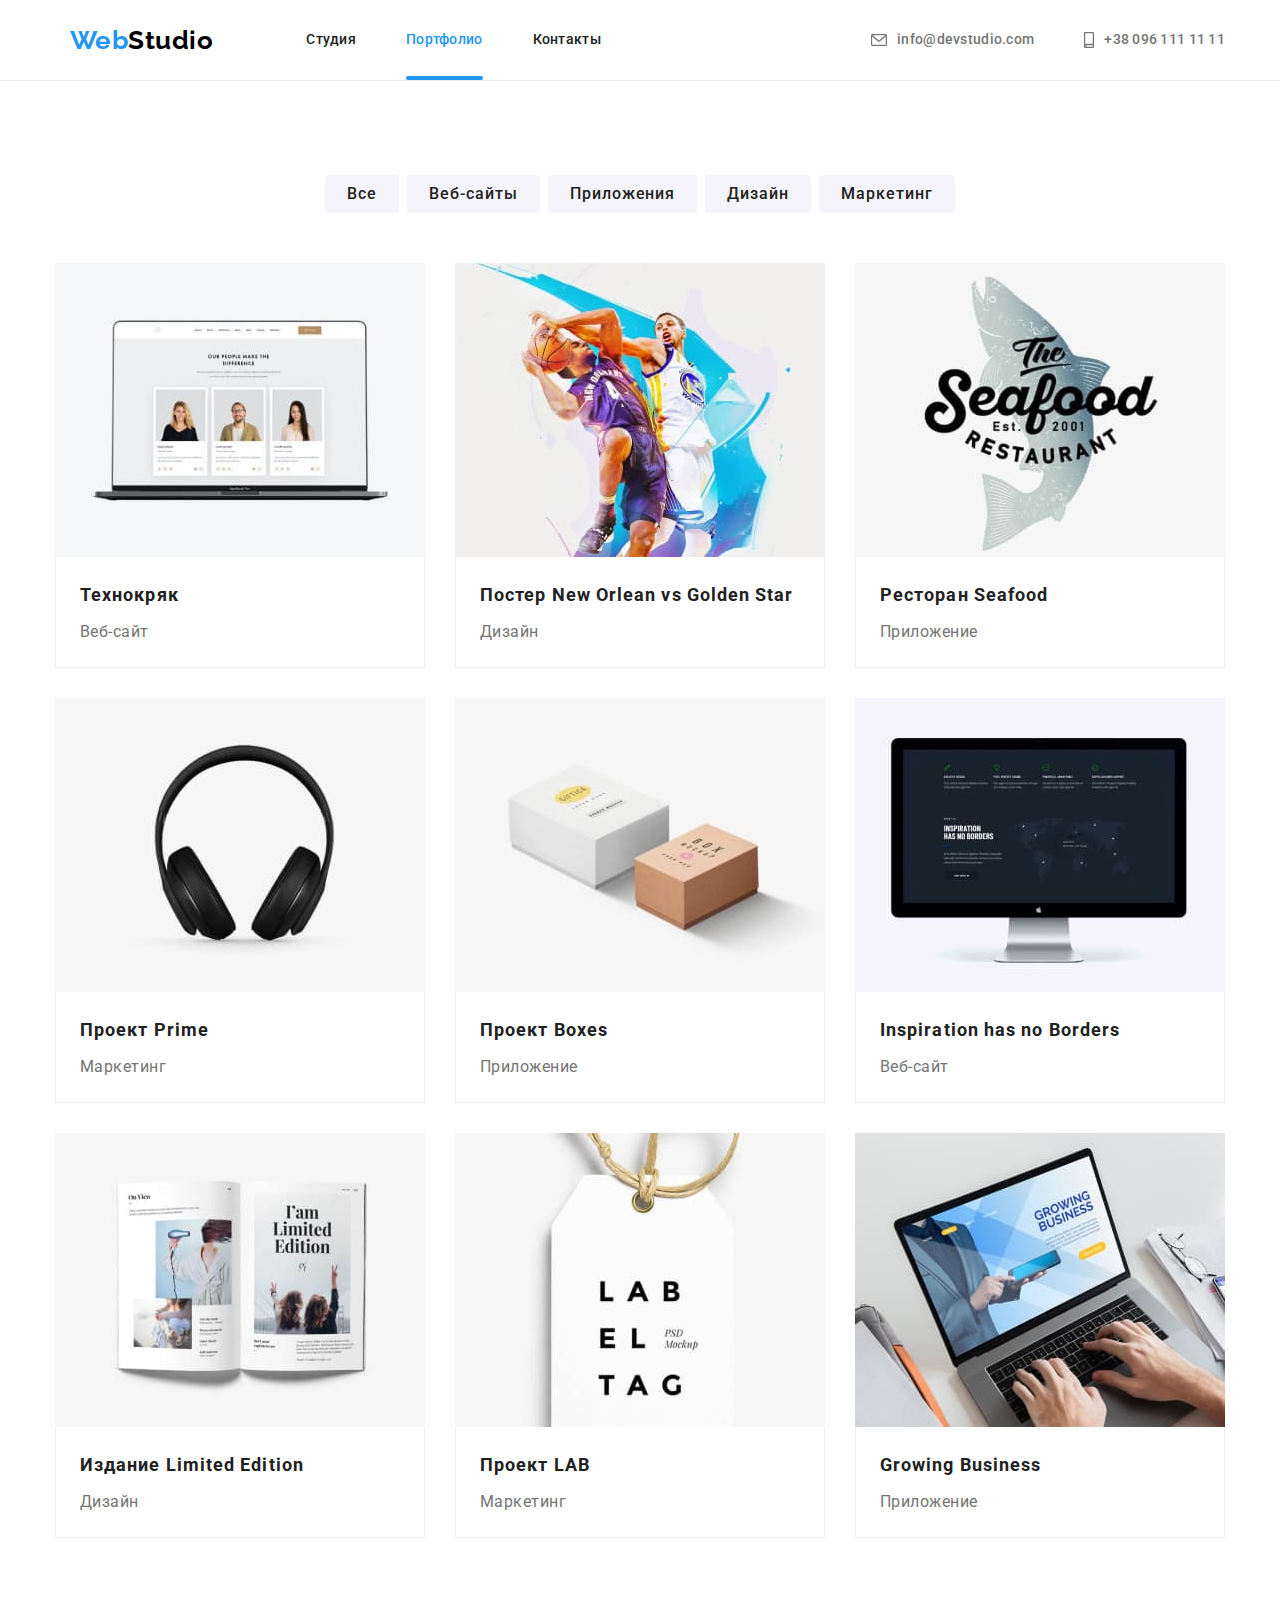
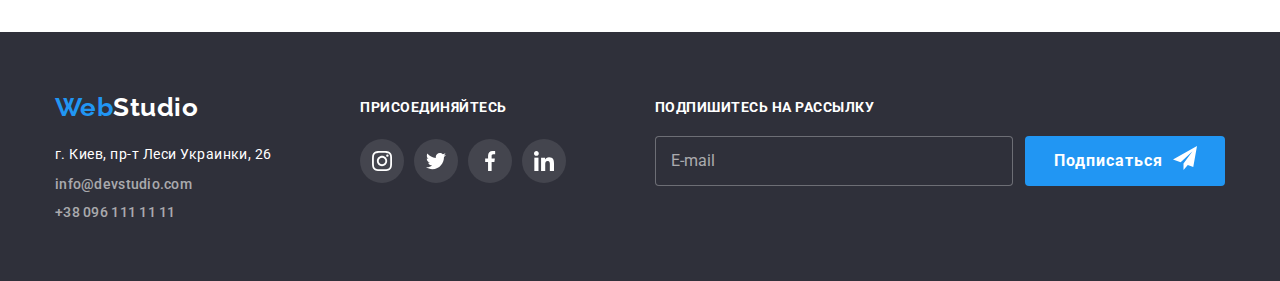
==== portfolio.html @ ec9fb6b1 "added previously files" ====
<!DOCTYPE html>
<html lang="ru">
  <head>
    <meta charset="UTF-8" />
    <meta http-equiv="X-UA-Compatible" content="IE=edge" />
    <meta name="viewport" content="width=device-width, initial-scale=1.0" />
    <title>Portfolio</title>
    <link
      href="https://fonts.googleapis.com/css2?family=Raleway:wght@700&family=Roboto:wght@400;500;700;900&display=swap"
      rel="stylesheet"
    />
    <link
      rel="stylesheet"
      href="https://cdnjs.cloudflare.com/ajax/libs/modern-normalize/1.0.0/modern-normalize.min.css"
    />
    <link rel="stylesheet" href="./css/styles.css" />
  </head>
  <body>
    <header>
      <div class="header-line">
        <div class="page-header container">
          <!--main navigation-->
          <nav class="container main-nav">
            <a class="logo" href="./index.html"
              ><span class="logo-first">Web</span
              ><span class="logo-second-header">Studio</span></a
            >
            <ul class="site-nav list">
              <li class="item"><a href="./index.html">Студия</a></li>
              <li class="item"><a class="link current">Портфолио</a></li>
              <li class="item"><a href="">Контакты</a></li>
            </ul>
          </nav>
          <!--contact information-->
          <ul class="container contacts list">
            <li class="contact-info">
              <a class="address-link" href="mailto:info@devstudio.com">
                <svg class="address-icon">
                  <use href="./images/icons/sprite.svg#icon-envelope"></use>
                </svg>
                info@devstudio.com</a
              >
            </li>
            <li class="contact-info">
              <a class="address-link" href="tel:+380961111111">
                <svg class="address-icon-2">
                  <use href="./images/icons/sprite.svg#icon-smartphone"></use>
                </svg>
                +38 096 111 11 11</a
              >
            </li>
          </ul>
        </div>
      </div>
    </header>
    <main>
      <div class="main">
        <!--filter-->
        <section class="section">
          <div class="portfolio container">
            <h2 class="section-title visually-hidden">Фильтр</h2>
            <ul class="filter list">
              <li class="list-title">
                <button type="button" class="button filter">Все</button>
              </li>
              <li class="list-title">
                <button type="button" class="button filter">Веб-сайты</button>
              </li>
              <li class="list-title">
                <button type="button" class="button filter">Приложения</button>
              </li>
              <li class="list-title">
                <button type="button" class="button filter">Дизайн</button>
              </li>
              <li class="list-title">
                <button type="button" class="button filter">Маркетинг</button>
              </li>
            </ul>
            <!--portfolio item-->
            <h2 class="section-title visually-hidden">Портфолио</h2>
            <ul class="portfolio list">
              <li class="portfolio-item">
                <article class="cards-item">
                  <div class="article">
                    <a href="" class="cards-link">
                      <div class="cards-img">
                        <img
                          src="./images/portfolio/img.jpg"
                          alt="фото веб-сайта"
                          width="370"
                        />
                      </div>
                      <div class="box">
                        <h3 class="list-title-portfolio">Технокряк</h3>
                        <p class="portfolio-about">Веб-сайт</p>
                      </div>
                      <div class="portfolio-about-discription">
                        <a href="" class="portfolio-about-link">
                          <p class="portfolio-about-text">
                            Технокряк это современная площадка распространения
                            коронавируса. Компании используют эту платформу для
                            цифрового шпионажа и атак на защищённые сервера
                            конкурентов.
                          </p>
                        </a>
                      </div>
                    </a>
                  </div>
                </article>
              </li>
              <li class="portfolio-item">
                <article class="cards-item">
                  <div class="article">
                    <a href="" class="cards-link">
                      <div class="cards-img">
                        <img
                          src="./images/portfolio/img-2.jpg"
                          alt="два баскетболиста"
                          width="370"
                        />
                      </div>
                      <div class="box">
                        <h3 class="list-title-portfolio">
                          Постер New Orlean vs Golden Star
                        </h3>
                        <p class="portfolio-about">Дизайн</p>
                      </div>
                      <div class="portfolio-about-discription">
                        <a href="" class="portfolio-about-link">
                          <p class="portfolio-about-text">
                            Технокряк это современная площадка распространения
                            коронавируса. Компании используют эту платформу для
                            цифрового шпионажа и атак на защищённые сервера
                            конкурентов.
                          </p>
                        </a>
                      </div>
                    </a>
                  </div>
                </article>
              </li>
              <li class="portfolio-item">
                <article class="cards-item">
                  <a href="" class="cards-link">
                    <div class="cards-img">
                      <img
                        src="./images/portfolio/img-3.jpg"
                        alt="логотип ресторана"
                        width="370"
                      />
                    </div>
                    <div class="box">
                      <h3 class="list-title-portfolio">Ресторан Seafood</h3>
                      <p class="portfolio-about">Приложение</p>
                    </div>
                    <div class="portfolio-about-discription">
                      <a href="" class="portfolio-about-link">
                        <p class="portfolio-about-text">
                          Технокряк это современная площадка распространения
                          коронавируса. Компании используют эту платформу для
                          цифрового шпионажа и атак на защищённые сервера
                          конкурентов.
                        </p>
                      </a>
                    </div>
                  </a>
                </article>
              </li>
              <li class="portfolio-item">
                <article class="cards-item">
                  <a href="" class="cards-link">
                    <div class="cards-img">
                      <img
                        src="./images/portfolio/img-4.jpg"
                        alt="наушники"
                        width="370"
                      />
                    </div>
                    <div class="box">
                      <h3 class="list-title-portfolio">Проект Prime</h3>
                      <p class="portfolio-about">Маркетинг</p>
                    </div>
                    <div class="portfolio-about-discription">
                      <a href="" class="portfolio-about-link">
                        <p class="portfolio-about-text">
                          Технокряк это современная площадка распространения
                          коронавируса. Компании используют эту платформу для
                          цифрового шпионажа и атак на защищённые сервера
                          конкурентов.
                        </p>
                      </a>
                    </div>
                  </a>
                </article>
              </li>
              <li class="portfolio-item">
                <article class="cards-item">
                  <a href="" class="cards-link">
                    <div class="cards-img">
                      <img
                        src="./images/portfolio/img-5.jpg"
                        alt="две коробки"
                        width="370"
                      />
                    </div>
                    <div class="box">
                      <h3 class="list-title-portfolio">Проект Boxes</h3>
                      <p class="portfolio-about">Приложение</p>
                    </div>
                    <div class="portfolio-about-discription">
                      <a href="" class="portfolio-about-link">
                        <p class="portfolio-about-text">
                          Технокряк это современная площадка распространения
                          коронавируса. Компании используют эту платформу для
                          цифрового шпионажа и атак на защищённые сервера
                          конкурентов.
                        </p>
                      </a>
                    </div>
                  </a>
                </article>
              </li>
              <li class="portfolio-item">
                <article class="cards-item">
                  <a href="" class="cards-link">
                    <div class="cards-img">
                      <img
                        src="./images/portfolio/img-6.jpg"
                        alt="монитор"
                        width="370"
                      />
                    </div>
                    <div class="box">
                      <h3 class="list-title-portfolio">
                        Inspiration has no Borders
                      </h3>
                      <p class="portfolio-about">Веб-сайт</p>
                    </div>
                    <div class="portfolio-about-discription">
                      <a href="" class="portfolio-about-link">
                        <p class="portfolio-about-text">
                          Технокряк это современная площадка распространения
                          коронавируса. Компании используют эту платформу для
                          цифрового шпионажа и атак на защищённые сервера
                          конкурентов.
                        </p>
                      </a>
                    </div>
                  </a>
                </article>
              </li>
              <li class="portfolio-item">
                <article class="cards-item">
                  <a href="" class="cards-link">
                    <div class="cards-img">
                      <img
                        src="./images/portfolio/img-7.jpg"
                        alt="рзворот книги"
                        width="370"
                      />
                    </div>
                    <div class="box">
                      <h3 class="list-title-portfolio">
                        Издание Limited Edition
                      </h3>
                      <p class="portfolio-about">Дизайн</p>
                    </div>
                    <div class="portfolio-about-discription">
                      <a href="" class="portfolio-about-link">
                        <p class="portfolio-about-text">
                          Технокряк это современная площадка распространения
                          коронавируса. Компании используют эту платформу для
                          цифрового шпионажа и атак на защищённые сервера
                          конкурентов.
                        </p>
                      </a>
                    </div>
                  </a>
                </article>
              </li>
              <li class="portfolio-item">
                <article class="cards-item">
                  <a href="" class="cards-link">
                    <div class="cards-img">
                      <img
                        src="./images/portfolio/img-8.jpg"
                        alt="лейбл"
                        width="370"
                      />
                    </div>
                    <div class="box">
                      <h3 class="list-title-portfolio">Проект LAB</h3>
                      <p class="portfolio-about">Маркетинг</p>
                    </div>
                    <div class="portfolio-about-discription">
                      <a href="" class="portfolio-about-link">
                        <p class="portfolio-about-text">
                          Технокряк это современная площадка распространения
                          коронавируса. Компании используют эту платформу для
                          цифрового шпионажа и атак на защищённые сервера
                          конкурентов.
                        </p>
                      </a>
                    </div>
                  </a>
                </article>
              </li>
              <li class="portfolio-item">
                <article class="cards-item">
                  <a href="" class="cards-link">
                    <div class="cards-img">
                      <img
                        src="./images/portfolio/img-9.jpg"
                        alt="человек, работающий за ноутбуком"
                        width="370"
                      />
                    </div>
                    <div class="box">
                      <h3 class="list-title-portfolio">Growing Business</h3>
                      <p class="portfolio-about">Приложение</p>
                    </div>
                    <div class="portfolio-about-discription">
                      <a href="" class="portfolio-about-link">
                        <p class="portfolio-about-text">
                          Технокряк это современная площадка распространения
                          коронавируса. Компании используют эту платформу для
                          цифрового шпионажа и атак на защищённые сервера
                          конкурентов.
                        </p>
                      </a>
                    </div>
                  </a>
                </article>
              </li>
            </ul>
          </div>
        </section>
      </div>
    </main>
    <footer class="footer">
      <div class="footer-line">
        <div class="footer-address">
          <a class="footer-logo" href="./index.html"
            ><span class="logo-first">Web</span
            ><span class="logo-second-footer">Studio</span></a
          >
          <!--contacts-->
          <address class="address">
            <p class="address-text">г. Киев, пр-т Леси Украинки, 26</p>
            <ul class="list address-item">
              <li class="address-item">
                <a href="mailto:info@devstudio.com">info@devstudio.com</a>
              </li>
              <li class="address-item">
                <a href="tel:+380961111111">+38 096 111 11 11</a>
              </li>
            </ul>
          </address>
        </div>
        <div class="footer-social-icons">
          <h3 class="title-icons">ПРИСОЕДИНЯЙТЕСЬ</h3>
          <ul class="social-icons list">
            <li class="social-icons-item">
              <a
                href=""
                class="footer-social-icons-link"
                target="_blank"
                rel="noopener noreferrer"
              >
                <svg class="footer-social-icons-svg">
                  <use href="./images/icons/sprite.svg#icon-instagram"></use>
                </svg>
              </a>
            </li>
            <li class="social-icons-item">
              <a
                href=""
                class="footer-social-icons-link"
                target="_blank"
                rel="noopener noreferrer"
              >
                <svg class="footer-social-icons-svg">
                  <use href="./images/icons/sprite.svg#icon-twitter"></use>
                </svg>
              </a>
            </li>
            <li class="social-icons-item">
              <a
                href=""
                class="footer-social-icons-link"
                target="_blank"
                rel="noopener noreferrer"
              >
                <svg class="footer-social-icons-svg">
                  <use href="./images/icons/sprite.svg#icon-facebook"></use>
                </svg>
              </a>
            </li>
            <li class="social-icons-item">
              <a
                href=""
                class="footer-social-icons-link"
                target="_blank"
                rel="noopener noreferrer"
              >
                <svg class="footer-social-icons-svg">
                  <use href="./images/icons/sprite.svg#icon-linkedin"></use>
                </svg>
              </a>
            </li>
          </ul>
        </div>
        <div class="form-footer">
          <form autocomplete="off">
            <h3 class="form-title-footer">Подпишитесь на рассылку</h3>
            <div class="form-field-footer">
              <label class="label" for="name"></label>
              <input
                type="text"
                name="user-name"
                id="name"
                placeholder="E-mail"
              />
              <button class="button-footer" type="submit">
                <span class="button-submit-text">Подписаться</span>
                <span class="button-submit-svg">
                  <svg class="button-send-svg" width="24" height="24">
                    <use href="./images/icons/sprite.svg#icon-icon-send"></use>
                  </svg>
                </span>
              </button>
            </div>
          </form>
        </div>
      </div>
    </footer>
  </body>
</html>
---- css/styles.css ----
:root {
  --title-text-color: #212121;
  --primary-text-color: #757575;
  --accent-color: #2196f3;
  --primary-white-color: #fff;
  --primary-black-color: #000;
  --primary-background-color: #2f303a;
  --secondary-backgound: #f5f4fa;
}
html {
  box-sizing: border-box;
}
*,
*::before,
*::after {
  box-sizing: inherit;
}

body {
  color: var(--primary-text-color);
  font-family: Roboto, sans-serif;
  letter-spacing: 0.03em;
}
.visually-hidden {
  position: absolute !important;
  clip: rect(1px 1px 1px 1px);
  clip: rect(1px 1px 1px 1px);
  padding: 0 !important;
  border: 0 !important;
  height: 1px !important;
  width: 1px !important;
  overflow: hidden;
}
.container {
  width: 1200px;
  padding-left: 15px;
  padding-right: 15px;
  margin-left: auto;
  margin-right: auto;
}
/* Утилит */
.list {
  padding: 0;
  margin: 0;
  list-style: none;
}
/* logo */
.logo {
  display: block;
  font-family: Raleway, cursive;
  font-weight: 700;
  font-size: 26px;
  line-height: 1.19;
  text-decoration: none;
}
.logo-first {
  color: var(--accent-color);
}
.logo-second-header {
  color: var(--primary-black-color);
}
.logo-second-footer {
  color: var(--primary-white-color);
}
/* page header */
.header-line {
  background-color: var(--primary-white-color);
}
.page-header {
  display: flex;
  background-color: var(--primary-white-color);
}

.page-header .container {
  display: flex;
  align-items: center;
  justify-content: flex-end;
}
.main-nav {
  display: flex;
  justify-content: flex-start;
}

/* site nav */
.site-nav {
  display: flex;
  margin-left: 93px;
  margin-right: 33px;
}
.site-nav .item:not(:last-child) {
  margin-right: 50px;
}
.site-nav a {
  display: block;
  padding-top: 32px;
  padding-bottom: 32px;
  color: var(--title-text-color);
  font-style: normal;
  font-weight: 500;
  font-size: 14px;
  line-height: 1.14;
  letter-spacing: 0.02em;
  text-decoration: none;
  transition: color 250ms cubic-bezier(0.4, 0, 0.2, 1);
}
.site-nav a:hover,
.site-nav a:focus {
  color: var(--accent-color);
}
.site-nav.list.address > a {
  margin-bottom: 9px;
}
.site-nav .link.current {
  color: var(--accent-color);
}
.link.current {
  position: relative;
}
.link.current::after {
  content: "";
  position: absolute;
  bottom: 0;
  left: 0;
  display: block;
  width: 100%;
  height: 4px;
  background-color: var(--accent-color);
  border-radius: 2px;
}
.contacts {
  display: flex;
}
.address-link {
  display: flex;
  padding-top: 32px;
  padding-bottom: 32px;
  color: var(--primary-text-color);
  font-weight: 500;
  font-size: 14px;
  line-height: 1.14;
  letter-spacing: 0.02em;
  text-decoration: none;
  align-items: center;
  justify-content: center;
}
.contacts a {
  transition: color 250ms cubic-bezier(0.4, 0, 0.2, 1);
}
.contacts a:hover,
.contacts a:focus {
  color: var(--accent-color);
}
.contact-info:not(:last-child) {
  margin-right: 50px;
}
.address-icon {
  width: 16px;
  height: 12px;
  margin-right: 10px;
  fill: rgba(117, 117, 117, 1);
  stroke: currentColor;
}
.address-icon-2 {
  width: 10px;
  height: 16px;
  margin-right: 10px;
  fill: rgba(117, 117, 117, 1);
  stroke: currentColor;
}
.main {
  border-top: 1px solid rgba(236, 236, 236, 1);
}
/* hero */
.hero-section {
  max-width: 1600px;
  height: 600px;
  margin-right: auto;
  margin-left: auto;
  padding-top: 200px;
  padding-bottom: 200px;
  background-image: linear-gradient(
      to right,
      rgba(47, 48, 58, 0.4),
      rgba(47, 48, 58, 0.4)
    ),
    url(../images/main-page/Img-hero.jpg);
  background-color: var(--primary-background-color);
  background-size: cover;
  text-align: center;
}
.hero-title {
  margin-top: 0;
  margin-bottom: 30px;
  color: var(--primary-white-color);
  font-weight: 900;
  font-size: 44px;
  line-height: 1.36;
  letter-spacing: 0.06em;
  text-transform: uppercase;
}
/* button */
.button {
  border-radius: 4px;
  padding: 10px 32px;
  color: var(--primary-white-color);
  background-color: var(--accent-color);
  font-family: Roboto;
  font-weight: 700;
  font-size: 16px;
  line-height: 1.87;
  letter-spacing: 0.06em;
  cursor: pointer;
  border: none;
}
.button-close-imput {
  position: relative;
}
.button-close {
  position: absolute;
  top: 8px;
  right: 8px;
  display: flex;
  align-items: center;
  justify-content: center;
  box-sizing: border-box;
  border: 1px solid rgba(0, 0, 0, 0.1);
  border-radius: 50%;
  width: 30px;
  height: 30px;
  background-color: var(--primary-white-color);
}
.button-close-svg {
  fill: var(--primary-black-color);
  cursor: pointer;
}
.button-close:hover .button-close-svg,
.button-close:focus .button-close-svg {
  fill: var(--accent-color);
}

.button.primary {
  color: var(--primary-white-color);
  background-color: var(--accent-color);
  border-color: var(--accent-color);
}
.button-footer {
  color: var(--primary-white-color);
  background-color: var(--accent-color);
  border-color: var(--accent-color);
  width: 200px;
  border-radius: 4px;
  padding: 10px 29px;
  font-family: Roboto;
  font-weight: 700;
  font-size: 16px;
  line-height: 1.87;
  letter-spacing: 0.06em;
  cursor: pointer;
  border: none;
}
.button-send-svg {
  fill: var(--primary-white-color);
}
.button-submit-text {
  margin-right: 10px;
}
.button-submit-svg {
  display: flex;
  margin: 0;
  padding-top: auto;
  padding-bottom: auto;
}
.form-field-footer > button {
  display: flex;
}
.button.filter {
  padding: 6px 22px;
  background-color: var(--secondary-backgound);
  color: var(--title-text-color);
  font-weight: 500;
  font-size: 16px;
  line-height: 1.62;
  font-family: Roboto;
  transition: background-color 250ms cubic-bezier(0.4, 0, 0.2, 1);
}
.button.filter:hover,
.button.filter:focus {
  background-color: var(--accent-color);
  color: var(--primary-white-color);
  border-color: var(--accent-color);
  box-shadow: 0px 2px 2px 0px rgba(0, 0, 0, 0.12);
  box-shadow: 0px 1px 2px 0px rgba(0, 0, 0, 0.08);
  box-shadow: 0px 3px 1px 0px rgba(0, 0, 0, 0.1);
}
/* section */
.section {
  padding-top: 94px;
  padding-bottom: 94px;
  justify-content: center;
}
.section-employments {
  padding-top: 0;
  padding-bottom: 94px;
}
.section.team {
  padding-top: 94px;
  padding-bottom: 94px;
  margin-bottom: 0;
  background-color: var(--secondary-backgound);
}
.title {
  margin-top: 0;
  margin-bottom: 10px;
}
.section-title {
  margin-top: 0;
  color: var(--title-text-color);
  font-weight: 700;
  font-size: 36px;
  line-height: 1.17;
  text-align: center;
  margin-bottom: 50px;
}
/* skills */
.skills .title {
  color: var(--title-text-color);
  font-weight: 700;
  font-size: 14px;
  line-height: 1.14;
  text-transform: uppercase;
}
.necessary-skills {
  font-size: 14px;
  line-height: 1.71;
}
.skills {
  display: flex;
}
.skills p {
  margin-top: 0;
  margin-bottom: 0;
}
.skills-item {
  width: 270px;
}
.skills-item:not(:last-child) {
  margin-right: 30px;
}
.skills-item-img {
  display: flex;
  justify-content: center;
  align-items: center;
  width: 270px;
  height: 120px;
  margin-bottom: 30px;
  background-color: var(--secondary-backgound);
  border-radius: 4px;
}
.skills-item-svg {
  color: var(--title-text-color);
}
/* emplouments*/
.employments {
  display: flex;
  justify-content: center;
}
.employments-item:not(:last-child) {
  margin-right: 30px;
  width: 370px;
}
.employments-item {
  display: flex;
  position: relative;
}
.employments-about {
  display: flex;
  justify-content: center;
  align-items: center;
  position: absolute;
  bottom: 0;
  left: 0;
  width: 100%;
  height: 70px;
  background: rgba(47, 48, 58, 0.8);
}
.employments-about-text {
  font-weight: bold;
  font-size: 14px;
  line-height: 1.14;
  text-align: center;
  text-transform: uppercase;
  color: var(--primary-white-color);
}
/* team */
.team-about {
  margin-bottom: 16px;
  font-size: 16px;
  line-height: 1.19;
}
.list-title {
  margin-top: 0;
  color: var(--title-text-color);
  font-weight: 500;
  font-size: 16px;
  line-height: 1.19;
}
.team .list {
  display: flex;
  justify-content: center;
}
.team-item:not(:last-child) {
  margin-right: 30px;
}
.team-item {
  background-color: var(--primary-white-color);
  box-shadow: 0px 4px 4px 0px rgba(0, 0, 0, 0.25);
}
.team-text {
  padding: 30px;
  text-align: center;
}
.social-icons {
  display: inline-flex;
}
.social-icons-item:not(:last-child) {
  margin-right: 10px;
}
.social-icons-link {
  display: flex;
  align-items: center;
  justify-content: center;
  width: 44px;
  height: 44px;
  border-radius: 50%;
  background-color: var(--primary-white-color);
  transition: background-color 250ms cubic-bezier(0.4, 0, 0.2, 1);
}
.social-icons-link:hover .social-icons-svg,
.social-icons-link:focus .social-icons-svg {
  width: 20px;
  height: 20px;
  fill: rgba(255, 255, 255, 1);
  background: rgba(33, 150, 243, 1);
}
.social-icons-link:hover,
.social-icons-link:focus {
  width: 44px;
  height: 44px;
  border-radius: 50%;
  background: rgba(33, 150, 243, 1);
}
.social-icons-link .social-icons-svg {
  transition: transform 250ms cubic-bezier(0.4, 0, 0.2, 1);
}
.social-icons-svg {
  width: 20px;
  height: 20px;
  fill: #afb1b8;
}
/* our clients */
.our-clients {
  display: flex;
  align-items: center;
  justify-content: center;
}
.our-clients-item {
  width: 170px;
  height: 92px;
  border: 1px solid #afb1b8;
  border-radius: 4px;
}
.our-clients-position {
  display: flex;
  justify-content: center;
  align-items: center;
  width: 170px;
  height: 92px;
  transition: transform 250ms cubic-bezier(0.4, 0, 0.2, 1);
}
.our-clients-svg {
  width: 106px;
  height: 60px;
  fill: rgba(175, 177, 184, 1);
  transition: fill 250ms cubic-bezier(0.4, 0, 0.2, 1);
}
.our-clients-item:not(:last-child) {
  margin-right: 30px;
}
.our-clients-position:hover .our-clients-svg,
.our-clients-position:focus .our-clients-svg {
  fill: rgba(33, 150, 243, 1);
}
.our-clients-position:hover {
  border: 1px solid rgba(33, 150, 243, 1);
  border-radius: 4px;
}
/* footer nav */
.footer-logo {
  display: block;
  margin-bottom: 20px;
  font-family: Raleway, cursive;
  font-weight: 700;
  font-size: 26px;
  line-height: 1.19;
  text-decoration: none;
}
.address-text {
  color: var(--primary-white-color);
  font-style: normal;
  margin-top: 20px;
  margin-bottom: 9px;
  font-family: Roboto;
  font-size: 14px;
  line-height: 1.7;
}
.address a {
  padding-top: 0;
  padding-bottom: 0pt;
  margin-left: 0;
  color: rgba(255, 255, 255, 0.6);
  font-style: normal;
  font-weight: 500;
  font-size: 14px;
  line-height: 1.14;
  letter-spacing: 0.02em;
  text-decoration: none;
  transition: color 250ms cubic-bezier(0.4, 0, 0.2, 1);
}
.address-item:not(:last-child) {
  margin-bottom: 9px;
}
.address a:hover,
.address a:focus {
  color: var(--accent-color);
}
.footer {
  background-color: var(--primary-background-color);
}
.footer-line {
  width: 1200px;
  padding-left: 15px;
  padding-right: 15px;
  padding-top: 60px;
  padding-bottom: 60px;
  margin-right: auto;
  margin-left: auto;
  display: flex;
  justify-content: space-between;
}
.title-icons {
  margin-top: 0;
  margin-bottom: 20px;
  padding-top: 8px;
  padding-bottom: 3px;
  font-weight: bold;
  font-size: 14px;
  line-height: 1.14;
  text-transform: uppercase;
  color: var(--primary-white-color);
}
.footer-social-icons-svg {
  width: 20px;
  height: 20px;
  fill: var(--primary-white-color);
}
.footer-social-icons-link {
  display: flex;
  align-items: center;
  justify-content: center;
  width: 44px;
  height: 44px;
  border-radius: 50%;
  background-color: rgba(255, 255, 255, 0.1);
  transition: background-color 250ms cubic-bezier(0.4, 0, 0.2, 1);
}
.footer-social-icons-link .footer-social-icons-svg {
  transition: background-color 250ms cubic-bezier(0.4, 0, 0.2, 1);
}
.footer-social-icons-link:hover .footer-social-icons-svg,
.footer-social-icons-link:focus .footer-social-icons-svg {
  width: 20px;
  height: 20px;
  fill: rgba(255, 255, 255, 1);
  background-color: rgba(33, 150, 243, 1);
}
.footer-social-icons-link:hover,
.footer-social-icons-link:focus {
  width: 44px;
  height: 44px;
  border-radius: 50%;
  background-color: rgba(33, 150, 243, 1);
}
/* portfolio */
.article {
  display: flex;
}
.list-title-portfolio {
  color: var(--title-text-color);
  font-weight: 700;
  font-size: 18px;
  line-height: 2;
  letter-spacing: 0.06em;
}
.portfolio-about {
  font-size: 16px;
  line-height: 1.87;
  color: var(--primary-text-color);
}
.section.portfolio {
  margin-bottom: 94px;
  background-color: #e5e5e5;
}
.filter.list {
  display: flex;
  margin-bottom: 50px;
}
.filter.list .list-title:not(:last-child) {
  margin-right: 8px;
}

.portfolio.list img {
  margin-bottom: 0;
}
.portfolio.list h3 {
  margin-top: 0;
  margin-bottom: 4px;
}
.portfolio.list p {
  margin-top: 0;
  margin-bottom: 0;
}
.portfolio {
  display: flex;
  flex-wrap: wrap;
  justify-content: center;
}
.cards-item {
}
.cards-link {
  display: block;
  text-decoration: none;
}
.cards-link {
}
.cards-img {
  display: flex;
}

.portfolio-item {
  position: relative;
  width: 370px;
  margin-right: 30px;
  margin-bottom: 30px;
}
.portfolio-item:hover,
.portfolio-item:focus {
  box-shadow: 0 4px 4px 0 rgba(0, 0, 0, 0.25);
}
.portfolio-item:nth-child(3n) {
  margin-right: 0;
}
.portfolio-item:nth-last-child(-n + 3) {
  margin-bottom: 0;
}
.box {
  display: block;
  border-bottom: 1px solid rgba(238, 238, 238, 1);
  border-left: 1px solid rgba(238, 238, 238, 1);
  border-right: 1px solid rgba(238, 238, 238, 1);
  box-sizing: border-box;
  padding: 20px 24px;
}
.portfolio-about-discription {
  position: absolute;
  display: flex;
  justify-content: center;
  align-items: center;
  top: 0;
  left: 0;
  width: 100%;
  height: 294px;
  background-color: rgba(33, 150, 243, 0.9);
  transform: translateY(100%);
  opacity: 0;
  transition-property: transform 250ms cubic-bezier(0.4, 0, 0.2, 1);
  transition-duration: 250ms;
}
.portfolio-item:hover .portfolio-about-discription {
  opacity: 1;
  justify-content: center;
  align-items: center;
  transform: translateY(0);
}
.portfolio-item {
  overflow: hidden;
}
.portfolio-about-text {
  width: 322px;
  height: 168px;
  font-size: 18px;
  line-height: 1.56;
  color: var(--primary-white-color);
  text-decoration: none;
}
.portfolio-about-discription a {
  text-decoration: none;
}
/* modal window */
.backdrop {
  position: fixed;
  top: 0;
  left: 0;
  width: 100%;
  height: 100%;
  background-color: rgba(0, 0, 0, 0.2);
  opacity: 1;
  transition: opacity 250ms cubic-bezier(0.4, 0, 0.2, 1);
}
.backdrop.is-hidden {
  opacity: 0;
  pointer-events: none;
}

.backdrop.is-hidden .modal {
  transform: translate(-50%, -50%) scale(0.9);
}
.modal {
  position: absolute;
  top: 50%;
  left: 50%;
  min-width: 528px;
  min-height: 581px;
  background-color: var(--primary-white-color);
  box-shadow: 0px 1px 3px rgba(0, 0, 0, 0.12), 0px 1px 1px rgba(0, 0, 0, 0.14),
    0px 2px 1px rgba(0, 0, 0, 0.2);
  border-radius: 4px;
  transform: translate(-50%, -50%) scale(1);
  transition: transform 250ms cubic-bezier(0.4, 0, 0.2, 1);
}
/* Forms */
.form {
  width: 528px;
  height: 581px;
  padding: 40px;
  margin-left: auto;
  margin-right: auto;
}
.form-footer {
  width: 570px;
  min-height: 86px;
  padding: 0;
  margin-top: 0;
  margin-bottom: 0;
}
.form-information {
  width: 448px;
  margin-left: auto;
  margin-right: auto;
  margin-bottom: 20px;
}
.form-title {
  margin-top: 0;
  margin-bottom: 12px;
  width: 448px;
  font-weight: bold;
  font-size: 20px;
  line-height: 1.15;
  text-align: center;
  color: #212121;
}
.form-title-footer {
  margin-top: 8px;
  margin-bottom: 20px;
  font-weight: bold;
  font-size: 14px;
  line-height: 1.14;
  text-transform: uppercase;
  color: #fff;
}
.form-field {
  display: flex;
  flex-direction: column;
  margin-bottom: 10px;
}
.form-field label {
  margin-bottom: 4px;
  font-size: 12px;
  line-height: 1.17;
  letter-spacing: 0.01em;
  color: #757575;
}
.form-field-confirm {
  display: inline-block;
}
.label-confirm {
  margin-bottom: 0;
  font-size: 14px;
  line-height: 1.71;
  color: #757575;
  margin-left: 35px;
}
.checkbox-link {
  color: var(--accent-color);
  text-decoration-line: underline;
}
.checkbox {
  -webkit-appearance: none;
  -moz-appearance: none;
  appearance: none;
  position: absolute;
}
.label-confirm::before {
  position: absolute;
  top: 0;
  left: 0;
  content: " ";
  display: inline-block;
  width: 16px;
  height: 16px;
  border-radius: 3px;
  margin-right: 7px;
  margin-left: 12px;
  background-image: url(../images/icons/Vector-2.svg);
  color: var(--title-text-color);
  background-repeat: no-repeat;
  background-position: center;
  background-size: contain;
}
.checkbox:checked + .label-confirm::before {
  background-image: url(../images/icons/Checked.svg);
  background-repeat: no-repeat;
  background-position: center;
  background-size: 11px 8px;
  background-color: var(--accent-color);
}
.form-checkbox {
  position: relative;
  margin-bottom: 30px;
}
.form-field input {
  margin: 0;
  padding: 0;
  padding-left: 42px;
  height: 40px;
  border: 1px solid rgba(33, 33, 33, 0.2);
  box-sizing: border-box;
  border-radius: 4px;
  font-size: 16px;
  cursor: pointer;
}
.form-field textarea {
  border: 1px solid rgba(33, 33, 33, 0.2);
  box-sizing: border-box;
  resize: none;
  border-radius: 4px;
  padding: 12px 16px;
  font-size: 16px;
  height: 120px;
  transition: color 250ms cubic-bezier(0.4, 0, 0.2, 1);
}
.textarea:hover,
.textarea:focus {
  border-color: var(--accent-color);
  cursor: pointer;
}
.form-field textarea::placeholder {
  color: rgba(117, 117, 117, 0.5);
  font-size: 14px;
  line-height: 1.14;
  letter-spacing: 0.01em;
}
.form-field {
  position: relative;
}
.form-icon {
  position: absolute;
  top: 50%;
  left: 12px;
  fill: var(--title-text-color);
}
.form-input {
  transition: color 250ms cubic-bezier(0.4, 0, 0.2, 1);
}
.form-input ~ .form-icon,
.form-input ~ .form-icon {
  transition: color 250ms cubic-bezier(0.4, 0, 0.2, 1);
}
.form-input:focus ~ .form-icon,
.form-input:hover ~ .form-icon {
  fill: var(--accent-color);
}
.form-input:focus,
.form-input:hover {
  border: 1px solid var(--accent-color);
}
.button-modal-submit {
  display: flex;
  justify-content: center;
}
.button-modal {
  color: var(--primary-white-color);
  background-color: var(--accent-color);
  border-color: var(--accent-color);
  width: 200px;
  border-radius: 4px;
  padding: 10px 55px;
  font-family: Roboto;
  font-weight: 700;
  font-size: 16px;
  line-height: 1.87;
  letter-spacing: 0.06em;
  cursor: pointer;
  border: none;
}
.form-field-footer {
  display: flex;
  margin-bottom: 10px;
  width: 570px;
}
.form-field-footer input {
  margin: 0;
  margin-right: 12px;
  padding: 15px;
  border: 1px solid rgba(33, 33, 33, 0.2);
  box-sizing: border-box;
  width: 358px;
  height: 50px;
  border-radius: 4px;
  font-size: 16px;
  background-color: #2f303a;
  border: 1px solid rgba(255, 255, 255, 0.3);
}
.form-field-footer input::placeholder {
  color: rgba(255, 255, 255, 0.6);
  font-size: 16px;
  line-height: 1.25;
}
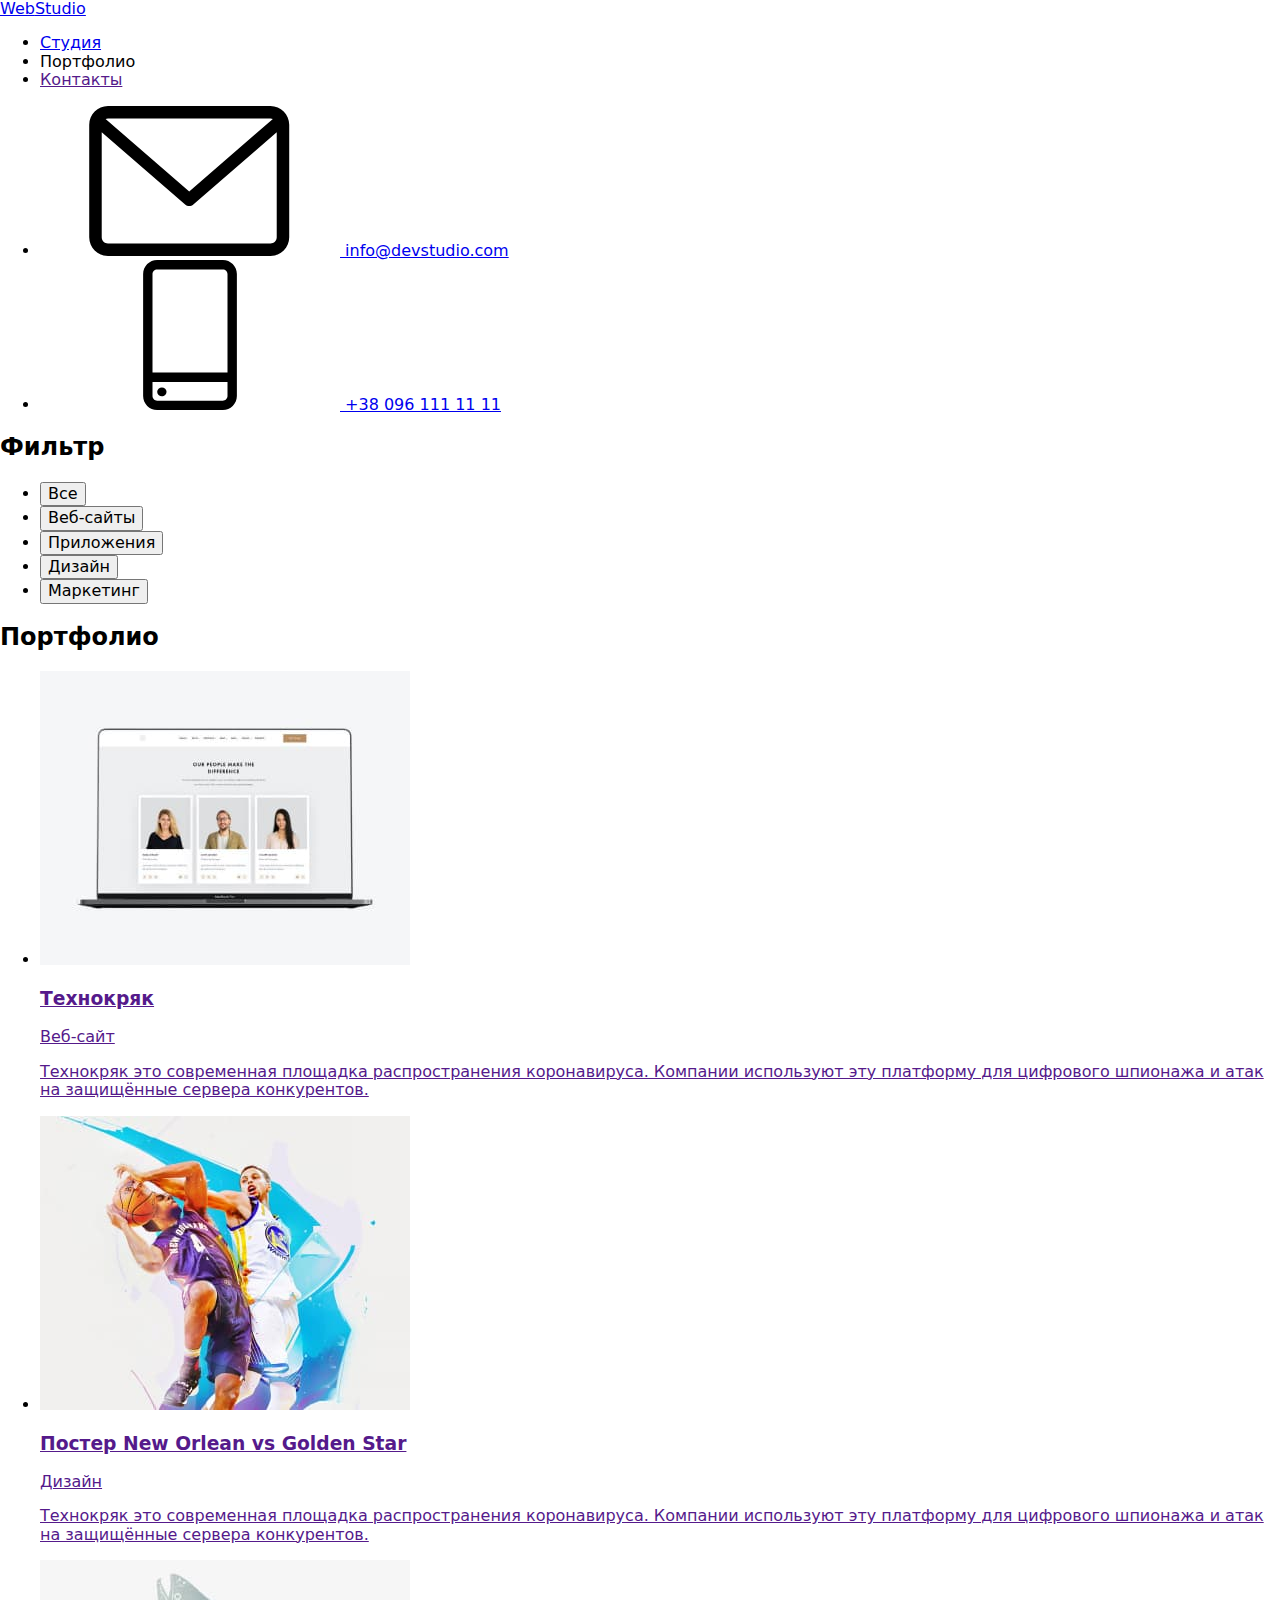
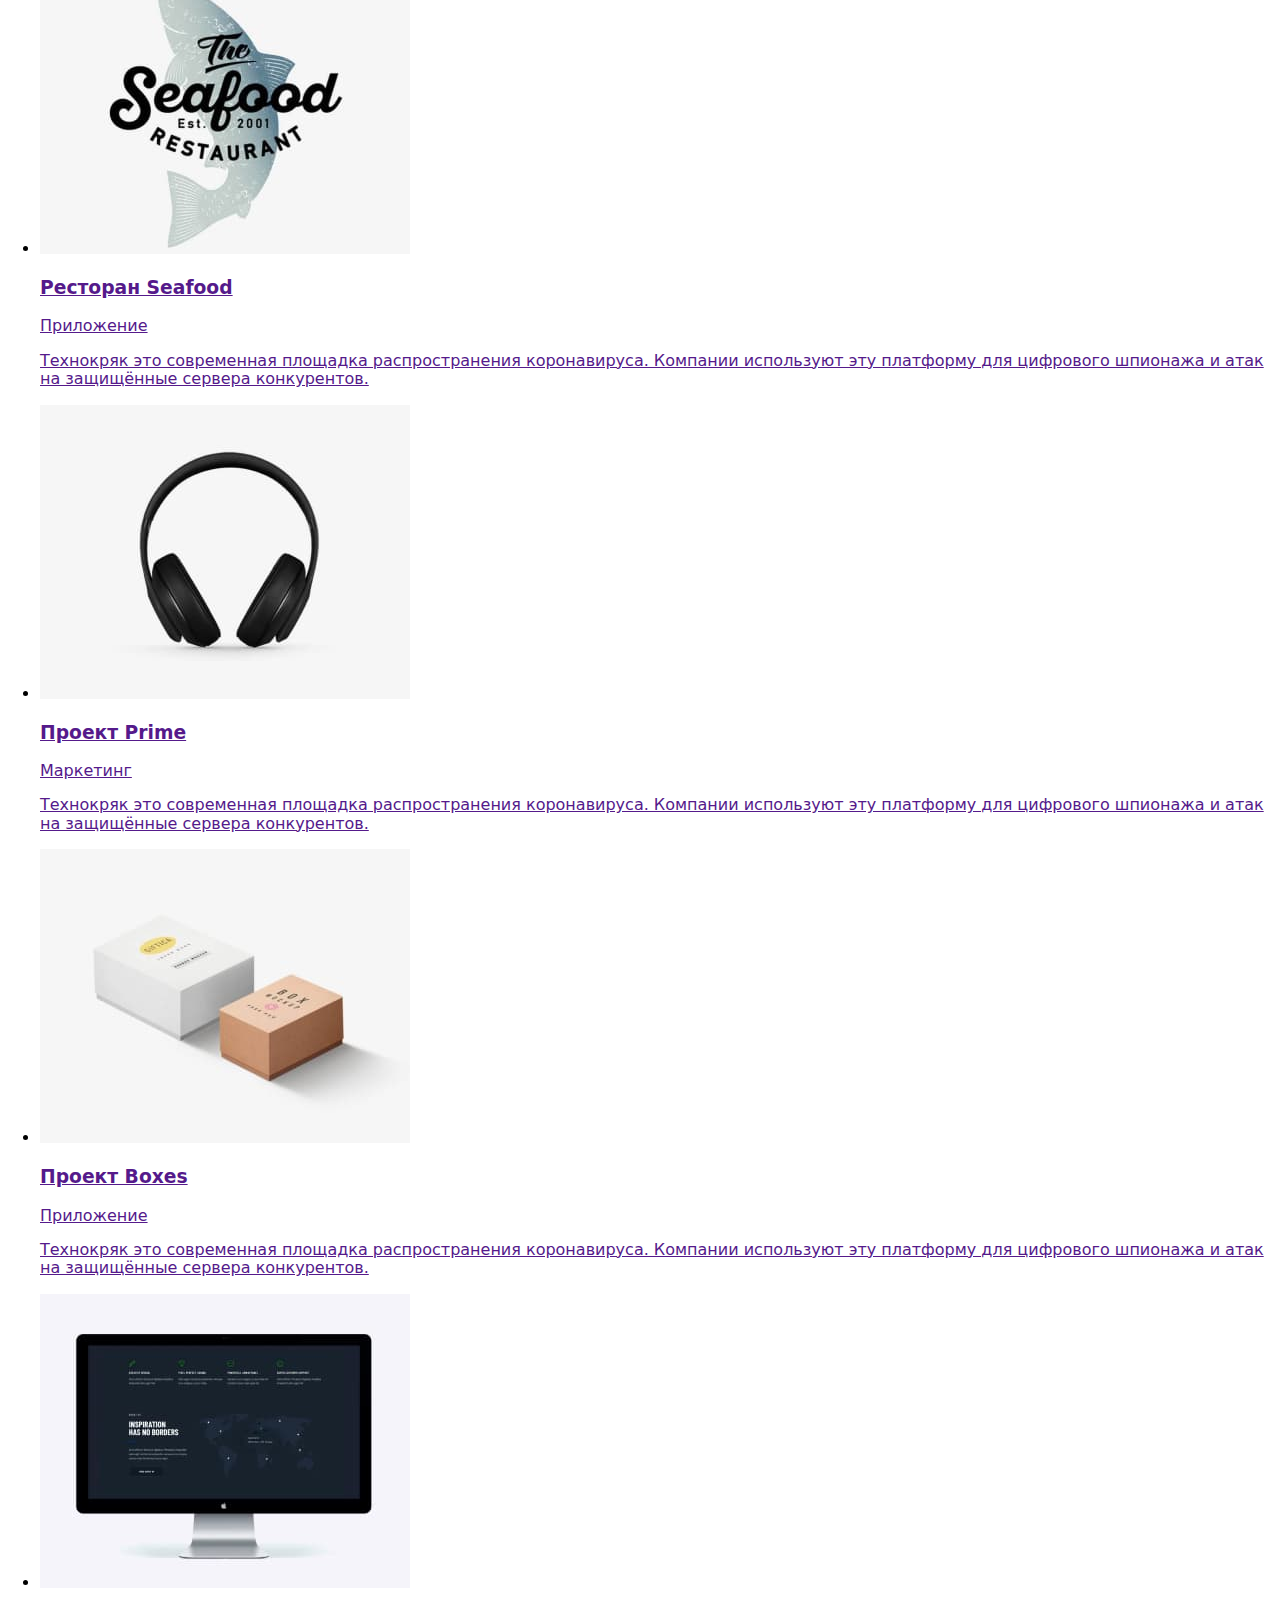
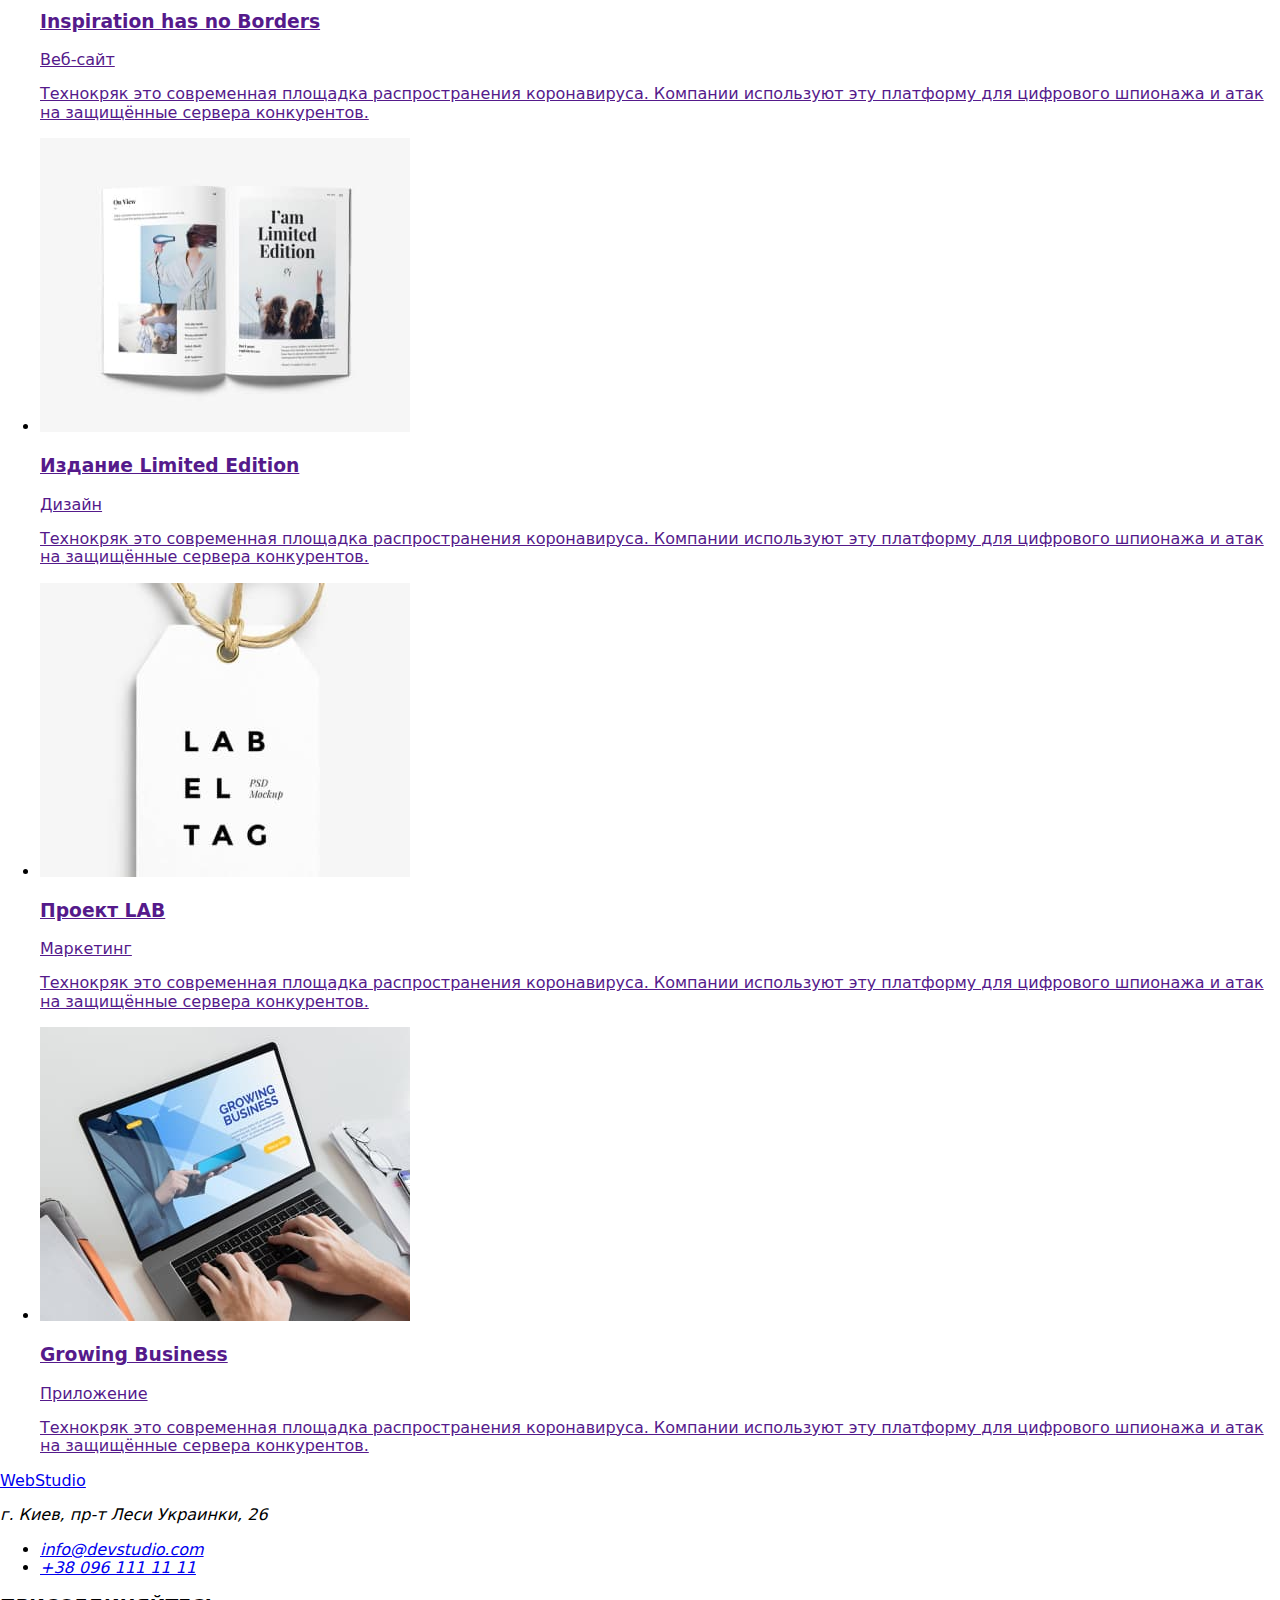
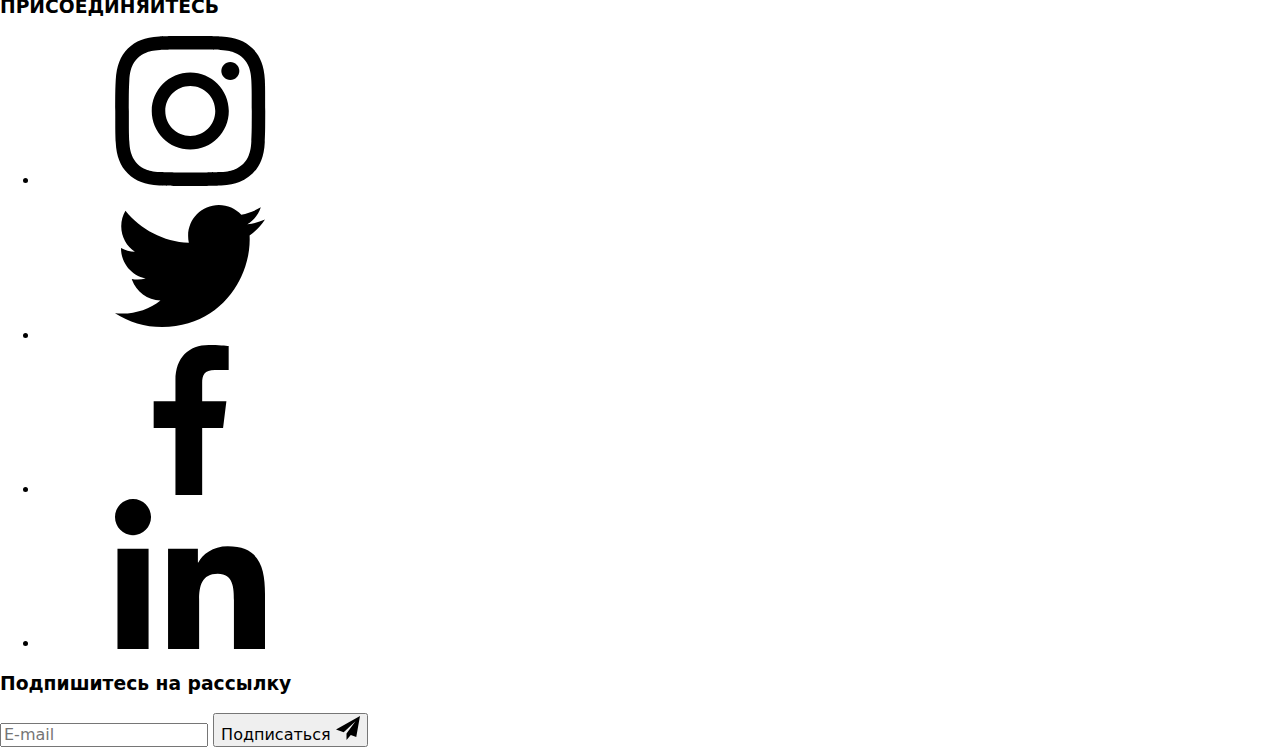
==== commit ff56d684: "changed main files" ====
--- a/portfolio.html
+++ b/portfolio.html
@@ -13,7 +13,7 @@
       rel="stylesheet"
       href="https://cdnjs.cloudflare.com/ajax/libs/modern-normalize/1.0.0/modern-normalize.min.css"
     />
-    <link rel="stylesheet" href="./css/styles.css" />
+    <link rel="stylesheet" href="./dist/css/main.min.css" />
   </head>
   <body>
     <header>
@@ -21,29 +21,38 @@
         <div class="page-header container">
           <!--main navigation-->
           <nav class="container main-nav">
-            <a class="logo" href="./index.html"
+            <a class="main-nav__logo" href="./index.html"
               ><span class="logo-first">Web</span
               ><span class="logo-second-header">Studio</span></a
             >
             <ul class="site-nav list">
-              <li class="item"><a href="./index.html">Студия</a></li>
-              <li class="item"><a class="link current">Портфолио</a></li>
-              <li class="item"><a href="">Контакты</a></li>
+              <li class="site-nav__item">
+                <a href="./index.html" class="site-nav__link">Студия</a>
+              </li>
+              <li class="site-nav__item">
+                <a class="site-nav__link current">Портфолио</a>
+              </li>
+              <li class="site-nav__item">
+                <a href="" class="site-nav__link">Контакты</a>
+              </li>
             </ul>
           </nav>
           <!--contact information-->
           <ul class="container contacts list">
-            <li class="contact-info">
-              <a class="address-link" href="mailto:info@devstudio.com">
-                <svg class="address-icon">
+            <li class="contacts-address">
+              <a
+                class="contacts-address__link"
+                href="mailto:info@devstudio.com"
+              >
+                <svg class="contacts-address__icon">
                   <use href="./images/icons/sprite.svg#icon-envelope"></use>
                 </svg>
                 info@devstudio.com</a
               >
             </li>
-            <li class="contact-info">
-              <a class="address-link" href="tel:+380961111111">
-                <svg class="address-icon-2">
+            <li class="contacts-address">
+              <a class="contacts-address__link" href="tel:+380961111111">
+                <svg class="contacts-address__icon-2">
                   <use href="./images/icons/sprite.svg#icon-smartphone"></use>
                 </svg>
                 +38 096 111 11 11</a
@@ -58,91 +67,95 @@
         <!--filter-->
         <section class="section">
           <div class="portfolio container">
-            <h2 class="section-title visually-hidden">Фильтр</h2>
-            <ul class="filter list">
+            <h2 class="section__title visually-hidden">Фильтр</h2>
+            <ul class="portfolio__filter list">
               <li class="list-title">
-                <button type="button" class="button filter">Все</button>
+                <button type="button" class="button filter__button">Все</button>
               </li>
               <li class="list-title">
-                <button type="button" class="button filter">Веб-сайты</button>
+                <button type="button" class="button filter__button">
+                  Веб-сайты
+                </button>
               </li>
               <li class="list-title">
-                <button type="button" class="button filter">Приложения</button>
+                <button type="button" class="button filter__button">
+                  Приложения
+                </button>
               </li>
               <li class="list-title">
-                <button type="button" class="button filter">Дизайн</button>
+                <button type="button" class="button filter__button">
+                  Дизайн
+                </button>
               </li>
               <li class="list-title">
-                <button type="button" class="button filter">Маркетинг</button>
+                <button type="button" class="button filter__button">
+                  Маркетинг
+                </button>
               </li>
             </ul>
             <!--portfolio item-->
-            <h2 class="section-title visually-hidden">Портфолио</h2>
-            <ul class="portfolio list">
-              <li class="portfolio-item">
-                <article class="cards-item">
-                  <div class="article">
-                    <a href="" class="cards-link">
-                      <div class="cards-img">
-                        <img
-                          src="./images/portfolio/img.jpg"
-                          alt="фото веб-сайта"
-                          width="370"
-                        />
-                      </div>
-                      <div class="box">
-                        <h3 class="list-title-portfolio">Технокряк</h3>
-                        <p class="portfolio-about">Веб-сайт</p>
-                      </div>
-                      <div class="portfolio-about-discription">
-                        <a href="" class="portfolio-about-link">
-                          <p class="portfolio-about-text">
-                            Технокряк это современная площадка распространения
-                            коронавируса. Компании используют эту платформу для
-                            цифрового шпионажа и атак на защищённые сервера
-                            конкурентов.
-                          </p>
-                        </a>
-                      </div>
-                    </a>
-                  </div>
-                </article>
-              </li>
-              <li class="portfolio-item">
-                <article class="cards-item">
-                  <div class="article">
-                    <a href="" class="cards-link">
-                      <div class="cards-img">
-                        <img
-                          src="./images/portfolio/img-2.jpg"
-                          alt="два баскетболиста"
-                          width="370"
-                        />
-                      </div>
-                      <div class="box">
-                        <h3 class="list-title-portfolio">
-                          Постер New Orlean vs Golden Star
-                        </h3>
-                        <p class="portfolio-about">Дизайн</p>
-                      </div>
-                      <div class="portfolio-about-discription">
-                        <a href="" class="portfolio-about-link">
-                          <p class="portfolio-about-text">
-                            Технокряк это современная площадка распространения
-                            коронавируса. Компании используют эту платформу для
-                            цифрового шпионажа и атак на защищённые сервера
-                            конкурентов.
-                          </p>
-                        </a>
-                      </div>
-                    </a>
-                  </div>
-                </article>
-              </li>
-              <li class="portfolio-item">
-                <article class="cards-item">
-                  <a href="" class="cards-link">
-                    <div class="cards-img">
+            <h2 class="section__title visually-hidden">Портфолио</h2>
+            <ul class="portfolio__list list">
+              <li class="portfolio__item">
+                <article class="cards">
+                  <a href="" class="cards__link">
+                    <div class="cards__img">
+                      <img
+                        src="./images/portfolio/img.jpg"
+                        alt="фото веб-сайта"
+                        width="370"
+                      />
+                    </div>
+                    <div class="box">
+                      <h3 class="cards__title">Технокряк</h3>
+                      <p class="cards__about">Веб-сайт</p>
+                    </div>
+                    <div class="cards__discription">
+                      <a href="" class="cards__link">
+                        <p class="cards__text">
+                          Технокряк это современная площадка распространения
+                          коронавируса. Компании используют эту платформу для
+                          цифрового шпионажа и атак на защищённые сервера
+                          конкурентов.
+                        </p>
+                      </a>
+                    </div>
+                  </a>
+                </article>
+              </li>
+              <li class="portfolio__item">
+                <article class="cards">
+                  <a href="" class="cards__link">
+                    <div class="cards__img">
+                      <img
+                        src="./images/portfolio/img-2.jpg"
+                        alt="два баскетболиста"
+                        width="370"
+                      />
+                    </div>
+                    <div class="box">
+                      <h3 class="cards__title">
+                        Постер New Orlean vs Golden Star
+                      </h3>
+                      <p class="cards__about">Дизайн</p>
+                    </div>
+                    <div class="cards__discription">
+                      <a href="" class="cards__link">
+                        <p class="cards__text">
+                          Технокряк это современная площадка распространения
+                          коронавируса. Компании используют эту платформу для
+                          цифрового шпионажа и атак на защищённые сервера
+                          конкурентов.
+                        </p>
+                      </a>
+                    </div>
+                  </a>
+                </article>
+              </li>
+              <li class="portfolio__item">
+                <article class="cards">
+                  <a href="" class="cards__link">
+                    <div class="cards__img">
                       <img
                         src="./images/portfolio/img-3.jpg"
                         alt="логотип ресторана"
@@ -150,26 +163,26 @@
                       />
                     </div>
                     <div class="box">
-                      <h3 class="list-title-portfolio">Ресторан Seafood</h3>
-                      <p class="portfolio-about">Приложение</p>
-                    </div>
-                    <div class="portfolio-about-discription">
-                      <a href="" class="portfolio-about-link">
-                        <p class="portfolio-about-text">
-                          Технокряк это современная площадка распространения
-                          коронавируса. Компании используют эту платформу для
-                          цифрового шпионажа и атак на защищённые сервера
-                          конкурентов.
-                        </p>
-                      </a>
-                    </div>
-                  </a>
-                </article>
-              </li>
-              <li class="portfolio-item">
-                <article class="cards-item">
-                  <a href="" class="cards-link">
-                    <div class="cards-img">
+                      <h3 class="cards__title">Ресторан Seafood</h3>
+                      <p class="cards__about">Приложение</p>
+                    </div>
+                    <div class="cards__discription">
+                      <a href="" class="cards__link">
+                        <p class="cards__text">
+                          Технокряк это современная площадка распространения
+                          коронавируса. Компании используют эту платформу для
+                          цифрового шпионажа и атак на защищённые сервера
+                          конкурентов.
+                        </p>
+                      </a>
+                    </div>
+                  </a>
+                </article>
+              </li>
+              <li class="portfolio__item">
+                <article class="cards">
+                  <a href="" class="cards__link">
+                    <div class="cards__img">
                       <img
                         src="./images/portfolio/img-4.jpg"
                         alt="наушники"
@@ -177,26 +190,26 @@
                       />
                     </div>
                     <div class="box">
-                      <h3 class="list-title-portfolio">Проект Prime</h3>
-                      <p class="portfolio-about">Маркетинг</p>
-                    </div>
-                    <div class="portfolio-about-discription">
-                      <a href="" class="portfolio-about-link">
-                        <p class="portfolio-about-text">
-                          Технокряк это современная площадка распространения
-                          коронавируса. Компании используют эту платформу для
-                          цифрового шпионажа и атак на защищённые сервера
-                          конкурентов.
-                        </p>
-                      </a>
-                    </div>
-                  </a>
-                </article>
-              </li>
-              <li class="portfolio-item">
-                <article class="cards-item">
-                  <a href="" class="cards-link">
-                    <div class="cards-img">
+                      <h3 class="cards__title">Проект Prime</h3>
+                      <p class="cards__about">Маркетинг</p>
+                    </div>
+                    <div class="cards__discription">
+                      <a href="" class="cards__link">
+                        <p class="cards__text">
+                          Технокряк это современная площадка распространения
+                          коронавируса. Компании используют эту платформу для
+                          цифрового шпионажа и атак на защищённые сервера
+                          конкурентов.
+                        </p>
+                      </a>
+                    </div>
+                  </a>
+                </article>
+              </li>
+              <li class="portfolio__item">
+                <article class="cards">
+                  <a href="" class="cards__link">
+                    <div class="cards__img">
                       <img
                         src="./images/portfolio/img-5.jpg"
                         alt="две коробки"
@@ -204,26 +217,26 @@
                       />
                     </div>
                     <div class="box">
-                      <h3 class="list-title-portfolio">Проект Boxes</h3>
-                      <p class="portfolio-about">Приложение</p>
-                    </div>
-                    <div class="portfolio-about-discription">
-                      <a href="" class="portfolio-about-link">
-                        <p class="portfolio-about-text">
-                          Технокряк это современная площадка распространения
-                          коронавируса. Компании используют эту платформу для
-                          цифрового шпионажа и атак на защищённые сервера
-                          конкурентов.
-                        </p>
-                      </a>
-                    </div>
-                  </a>
-                </article>
-              </li>
-              <li class="portfolio-item">
-                <article class="cards-item">
-                  <a href="" class="cards-link">
-                    <div class="cards-img">
+                      <h3 class="cards__title">Проект Boxes</h3>
+                      <p class="cards__about">Приложение</p>
+                    </div>
+                    <div class="cards__discription">
+                      <a href="" class="cards__link">
+                        <p class="cards__text">
+                          Технокряк это современная площадка распространения
+                          коронавируса. Компании используют эту платформу для
+                          цифрового шпионажа и атак на защищённые сервера
+                          конкурентов.
+                        </p>
+                      </a>
+                    </div>
+                  </a>
+                </article>
+              </li>
+              <li class="portfolio__item">
+                <article class="cards">
+                  <a href="" class="cards__link">
+                    <div class="cards__img">
                       <img
                         src="./images/portfolio/img-6.jpg"
                         alt="монитор"
@@ -231,28 +244,26 @@
                       />
                     </div>
                     <div class="box">
-                      <h3 class="list-title-portfolio">
-                        Inspiration has no Borders
-                      </h3>
-                      <p class="portfolio-about">Веб-сайт</p>
-                    </div>
-                    <div class="portfolio-about-discription">
-                      <a href="" class="portfolio-about-link">
-                        <p class="portfolio-about-text">
-                          Технокряк это современная площадка распространения
-                          коронавируса. Компании используют эту платформу для
-                          цифрового шпионажа и атак на защищённые сервера
-                          конкурентов.
-                        </p>
-                      </a>
-                    </div>
-                  </a>
-                </article>
-              </li>
-              <li class="portfolio-item">
-                <article class="cards-item">
-                  <a href="" class="cards-link">
-                    <div class="cards-img">
+                      <h3 class="cards__title">Inspiration has no Borders</h3>
+                      <p class="cards__about">Веб-сайт</p>
+                    </div>
+                    <div class="cards__discription">
+                      <a href="" class="cards__link">
+                        <p class="cards__text">
+                          Технокряк это современная площадка распространения
+                          коронавируса. Компании используют эту платформу для
+                          цифрового шпионажа и атак на защищённые сервера
+                          конкурентов.
+                        </p>
+                      </a>
+                    </div>
+                  </a>
+                </article>
+              </li>
+              <li class="portfolio__item">
+                <article class="cards">
+                  <a href="" class="cards__link">
+                    <div class="cards__img">
                       <img
                         src="./images/portfolio/img-7.jpg"
                         alt="рзворот книги"
@@ -260,28 +271,26 @@
                       />
                     </div>
                     <div class="box">
-                      <h3 class="list-title-portfolio">
-                        Издание Limited Edition
-                      </h3>
-                      <p class="portfolio-about">Дизайн</p>
-                    </div>
-                    <div class="portfolio-about-discription">
-                      <a href="" class="portfolio-about-link">
-                        <p class="portfolio-about-text">
-                          Технокряк это современная площадка распространения
-                          коронавируса. Компании используют эту платформу для
-                          цифрового шпионажа и атак на защищённые сервера
-                          конкурентов.
-                        </p>
-                      </a>
-                    </div>
-                  </a>
-                </article>
-              </li>
-              <li class="portfolio-item">
-                <article class="cards-item">
-                  <a href="" class="cards-link">
-                    <div class="cards-img">
+                      <h3 class="cards__title">Издание Limited Edition</h3>
+                      <p class="cards__about">Дизайн</p>
+                    </div>
+                    <div class="cards__discription">
+                      <a href="" class="cards__link">
+                        <p class="cards__text">
+                          Технокряк это современная площадка распространения
+                          коронавируса. Компании используют эту платформу для
+                          цифрового шпионажа и атак на защищённые сервера
+                          конкурентов.
+                        </p>
+                      </a>
+                    </div>
+                  </a>
+                </article>
+              </li>
+              <li class="portfolio__item">
+                <article class="cards">
+                  <a href="" class="cards__link">
+                    <div class="cards__img">
                       <img
                         src="./images/portfolio/img-8.jpg"
                         alt="лейбл"
@@ -289,26 +298,26 @@
                       />
                     </div>
                     <div class="box">
-                      <h3 class="list-title-portfolio">Проект LAB</h3>
-                      <p class="portfolio-about">Маркетинг</p>
-                    </div>
-                    <div class="portfolio-about-discription">
-                      <a href="" class="portfolio-about-link">
-                        <p class="portfolio-about-text">
-                          Технокряк это современная площадка распространения
-                          коронавируса. Компании используют эту платформу для
-                          цифрового шпионажа и атак на защищённые сервера
-                          конкурентов.
-                        </p>
-                      </a>
-                    </div>
-                  </a>
-                </article>
-              </li>
-              <li class="portfolio-item">
-                <article class="cards-item">
-                  <a href="" class="cards-link">
-                    <div class="cards-img">
+                      <h3 class="cards__title">Проект LAB</h3>
+                      <p class="cards__about">Маркетинг</p>
+                    </div>
+                    <div class="cards__discription">
+                      <a href="" class="cards__link">
+                        <p class="cards__text">
+                          Технокряк это современная площадка распространения
+                          коронавируса. Компании используют эту платформу для
+                          цифрового шпионажа и атак на защищённые сервера
+                          конкурентов.
+                        </p>
+                      </a>
+                    </div>
+                  </a>
+                </article>
+              </li>
+              <li class="portfolio__item">
+                <article class="cards">
+                  <a href="" class="cards__link">
+                    <div class="cards__img">
                       <img
                         src="./images/portfolio/img-9.jpg"
                         alt="человек, работающий за ноутбуком"
@@ -316,12 +325,12 @@
                       />
                     </div>
                     <div class="box">
-                      <h3 class="list-title-portfolio">Growing Business</h3>
-                      <p class="portfolio-about">Приложение</p>
-                    </div>
-                    <div class="portfolio-about-discription">
-                      <a href="" class="portfolio-about-link">
-                        <p class="portfolio-about-text">
+                      <h3 class="cards__title">Growing Business</h3>
+                      <p class="cards__about">Приложение</p>
+                    </div>
+                    <div class="cards__discription">
+                      <a href="" class="cards__link">
+                        <p class="cards__text">
                           Технокряк это современная площадка распространения
                           коронавируса. Компании используют эту платформу для
                           цифрового шпионажа и атак на защищённые сервера
@@ -339,92 +348,97 @@
     </main>
     <footer class="footer">
       <div class="footer-line">
-        <div class="footer-address">
-          <a class="footer-logo" href="./index.html"
+        <div class="footer__address">
+          <a class="footer__logo" href="./index.html"
             ><span class="logo-first">Web</span
             ><span class="logo-second-footer">Studio</span></a
           >
           <!--contacts-->
           <address class="address">
-            <p class="address-text">г. Киев, пр-т Леси Украинки, 26</p>
-            <ul class="list address-item">
-              <li class="address-item">
-                <a href="mailto:info@devstudio.com">info@devstudio.com</a>
-              </li>
-              <li class="address-item">
-                <a href="tel:+380961111111">+38 096 111 11 11</a>
+            <p class="address__text">г. Киев, пр-т Леси Украинки, 26</p>
+            <ul class="address__scroll list">
+              <li class="address__item">
+                <a class="address__link" href="mailto:info@devstudio.com"
+                  >info@devstudio.com</a
+                >
+              </li>
+              <li class="address__item">
+                <a class="address__link" href="tel:+380961111111"
+                  >+38 096 111 11 11</a
+                >
               </li>
             </ul>
           </address>
         </div>
         <div class="footer-social-icons">
-          <h3 class="title-icons">ПРИСОЕДИНЯЙТЕСЬ</h3>
+          <h3 class="social-icons__title">ПРИСОЕДИНЯЙТЕСЬ</h3>
           <ul class="social-icons list">
-            <li class="social-icons-item">
+            <li class="social-icons__item">
               <a
                 href=""
-                class="footer-social-icons-link"
+                class="footer-social-icons__link"
                 target="_blank"
                 rel="noopener noreferrer"
               >
-                <svg class="footer-social-icons-svg">
+                <svg class="footer-social-icons__svg">
                   <use href="./images/icons/sprite.svg#icon-instagram"></use>
                 </svg>
               </a>
             </li>
-            <li class="social-icons-item">
+            <li class="social-icons__item">
               <a
                 href=""
-                class="footer-social-icons-link"
+                class="footer-social-icons__link"
                 target="_blank"
                 rel="noopener noreferrer"
               >
-                <svg class="footer-social-icons-svg">
+                <svg class="footer-social-icons__svg">
                   <use href="./images/icons/sprite.svg#icon-twitter"></use>
                 </svg>
               </a>
             </li>
-            <li class="social-icons-item">
+            <li class="social-icons__item">
               <a
                 href=""
-                class="footer-social-icons-link"
+                class="footer-social-icons__link"
                 target="_blank"
                 rel="noopener noreferrer"
               >
-                <svg class="footer-social-icons-svg">
+                <svg class="footer-social-icons__svg">
                   <use href="./images/icons/sprite.svg#icon-facebook"></use>
                 </svg>
               </a>
             </li>
-            <li class="social-icons-item">
+            <li class="social-icons__item">
               <a
                 href=""
-                class="footer-social-icons-link"
+                class="footer-social-icons__link"
                 target="_blank"
                 rel="noopener noreferrer"
               >
-                <svg class="footer-social-icons-svg">
+                <svg class="footer-social-icons__svg">
                   <use href="./images/icons/sprite.svg#icon-linkedin"></use>
                 </svg>
               </a>
             </li>
           </ul>
         </div>
-        <div class="form-footer">
+        <div class="footer-form">
           <form autocomplete="off">
-            <h3 class="form-title-footer">Подпишитесь на рассылку</h3>
-            <div class="form-field-footer">
+            <h3 class="footer-form__title">Подпишитесь на рассылку</h3>
+            <div class="footer-form__field">
               <label class="label" for="name"></label>
               <input
+                class="footer-form__input"
                 type="text"
                 name="user-name"
                 id="name"
                 placeholder="E-mail"
               />
-              <button class="button-footer" type="submit">
-                <span class="button-submit-text">Подписаться</span>
-                <span class="button-submit-svg">
-                  <svg class="button-send-svg" width="24" height="24">
+              <button class="footer__button" type="submit">
+                <span class="footer__button-text">Подписаться</span>
+                <span class="footer__button-svg">
+                  <svg class="footer__button-send" width="24" height="24">
                     <use href="./images/icons/sprite.svg#icon-icon-send"></use>
                   </svg>
                 </span>
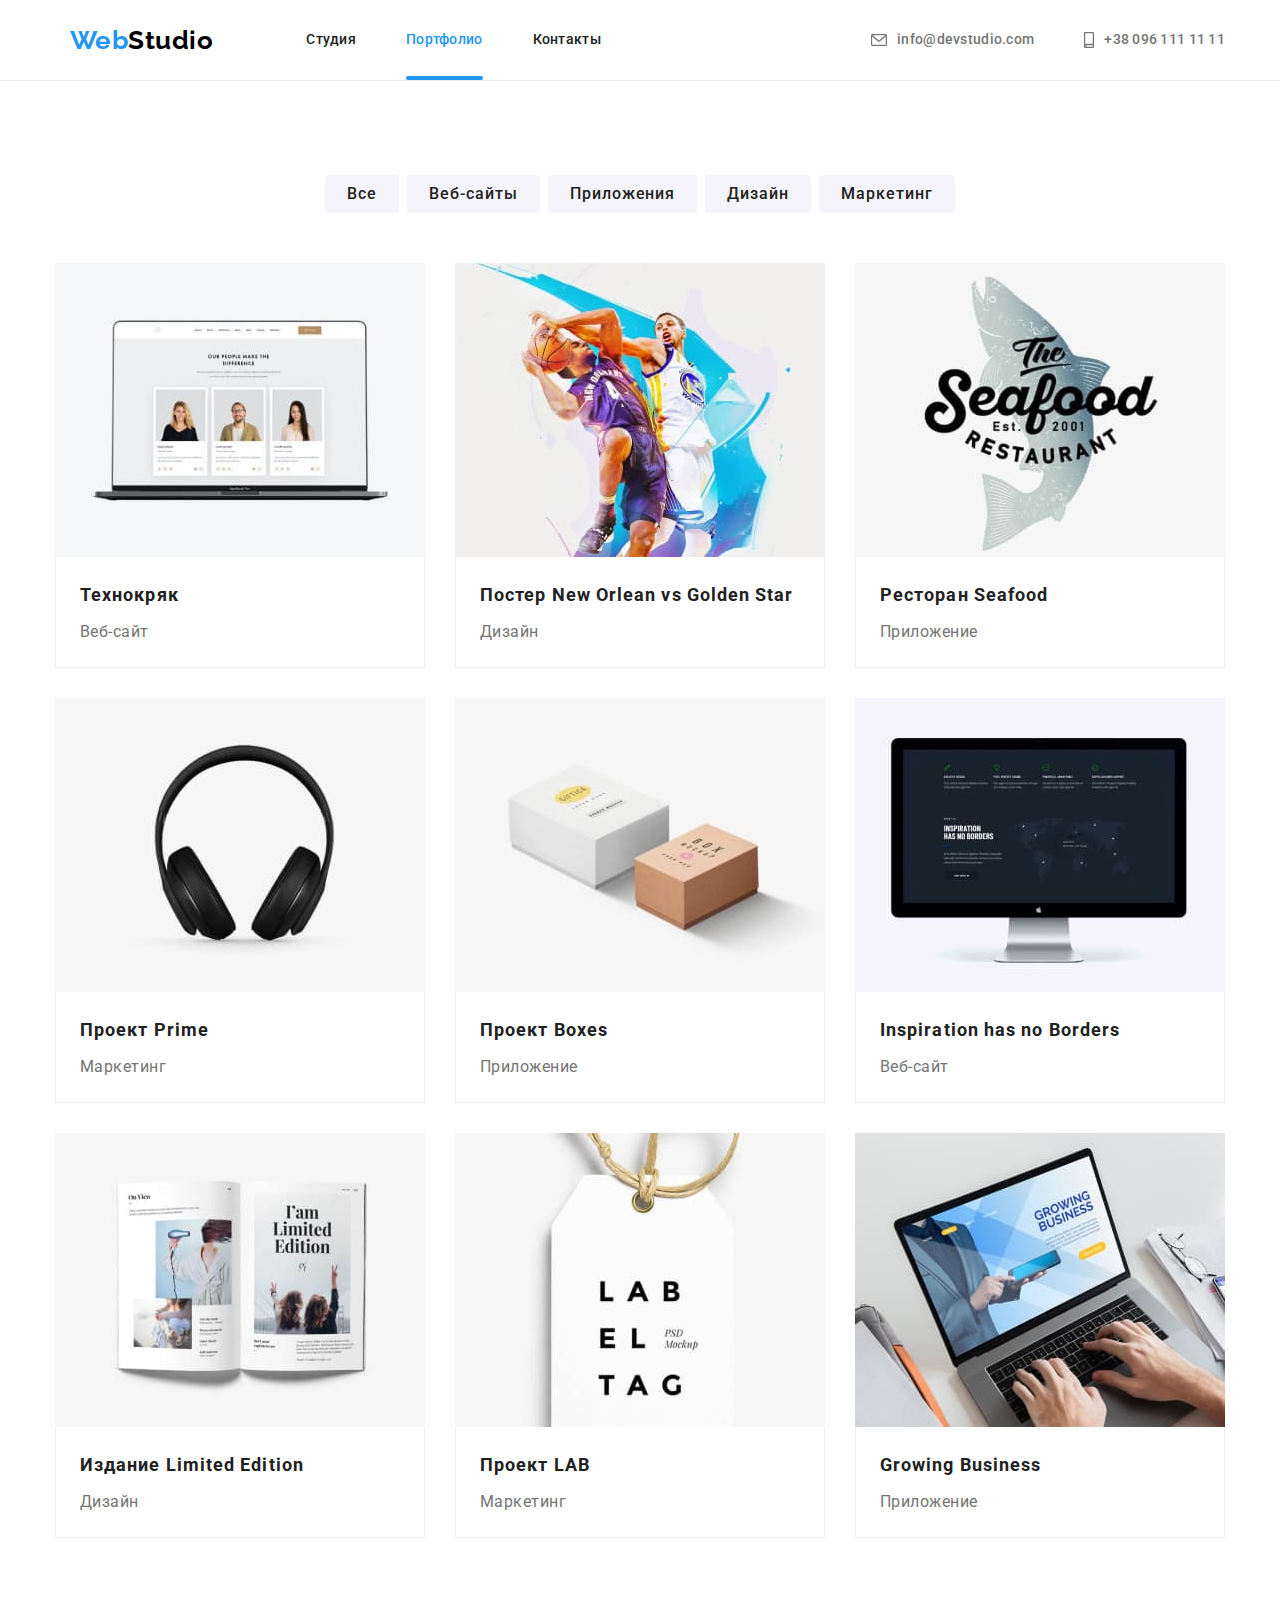
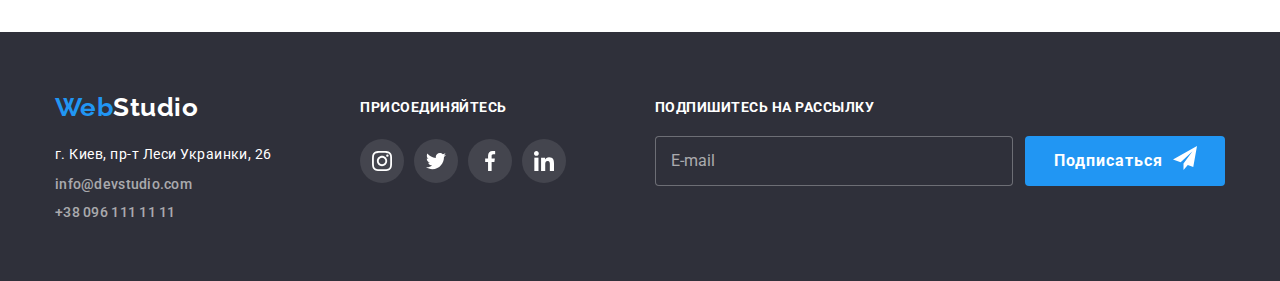
==== commit 32c7a5d5: "added" ====
--- a/portfolio.html
+++ b/portfolio.html
@@ -13,7 +13,7 @@
       rel="stylesheet"
       href="https://cdnjs.cloudflare.com/ajax/libs/modern-normalize/1.0.0/modern-normalize.min.css"
     />
-    <link rel="stylesheet" href="./dist/css/main.min.css" />
+    <link rel="stylesheet" href="./css/main.min.css" />
   </head>
   <body>
     <header>
--- a/css/main.min.css
+++ b/css/main.min.css
@@ -0,0 +1,2 @@
+.page-header,.main-nav,.contacts,.container,.portfolio{width:1200px;padding-left:15px;padding-right:15px;margin-left:auto;margin-right:auto}.site-nav,.contacts,.skills,.team__scroll.list,.social-icons,.our-clients,.address__scroll.list,.portfolio__list,.portfolio__filter{padding:0;margin:0;list-style:none}.section__title.visually-hidden{position:absolute !important;clip:rect(1px 1px 1px 1px);clip:rect(1px 1px 1px 1px);padding:0 !important;border:0 !important;height:1px !important;width:1px !important;overflow:hidden}.primary,.filter__button{border-radius:4px;padding:10px 32px;color:#fff;background-color:#2196f3;font-family:Roboto;font-weight:700;font-size:16px;line-height:1.87;letter-spacing:0.06em;cursor:pointer;border:none}.section{padding-top:94px;padding-bottom:94px;-webkit-box-pack:center;-ms-flex-pack:center;justify-content:center}.section__title{margin-top:0;color:#212121;font-weight:700;font-size:36px;line-height:1.17;text-align:center;margin-bottom:50px}html{-webkit-box-sizing:border-box;box-sizing:border-box}*,*::before,*::after{-webkit-box-sizing:inherit;box-sizing:inherit}body{color:#757575;font-family:Roboto, sans-serif;letter-spacing:0.03em}.header-line{background-color:#fff}.page-header{display:-webkit-box;display:-ms-flexbox;display:flex;background-color:#fff}.page-header{display:-webkit-box;display:-ms-flexbox;display:flex;-webkit-box-align:center;-ms-flex-align:center;align-items:center;-webkit-box-pack:end;-ms-flex-pack:end;justify-content:flex-end}.main-nav{display:-webkit-box;display:-ms-flexbox;display:flex;-webkit-box-pack:start;-ms-flex-pack:start;justify-content:flex-start}.site-nav{display:-webkit-box;display:-ms-flexbox;display:flex;margin-left:93px;margin-right:33px}.site-nav .site-nav__item:not(:last-child){margin-right:50px}.site-nav__link{display:block;padding-top:32px;padding-bottom:32px;color:#212121;font-style:normal;font-weight:500;font-size:14px;line-height:1.14;letter-spacing:0.02em;text-decoration:none;-webkit-transition:color 250ms cubic-bezier(0.4, 0, 0.2, 1);transition:color 250ms cubic-bezier(0.4, 0, 0.2, 1)}.site-nav__link:hover,.site-nav__link:focus{color:#2196f3}.site-nav .site-nav__link.current{color:#2196f3}.site-nav__link.current{position:relative}.site-nav__link.current::after{content:"";position:absolute;bottom:0;left:0;display:block;width:100%;height:4px;background-color:#2196f3;border-radius:2px}.contacts{display:-webkit-box;display:-ms-flexbox;display:flex;-webkit-box-pack:end;-ms-flex-pack:end;justify-content:flex-end}.contacts-address__link{display:-webkit-box;display:-ms-flexbox;display:flex;padding-top:32px;padding-bottom:32px;color:#757575;font-weight:500;font-size:14px;line-height:1.14;letter-spacing:0.02em;text-decoration:none;-webkit-box-align:center;-ms-flex-align:center;align-items:center;-webkit-box-pack:center;-ms-flex-pack:center;justify-content:center}.contacts-address__link{-webkit-transition:color 250ms cubic-bezier(0.4, 0, 0.2, 1);transition:color 250ms cubic-bezier(0.4, 0, 0.2, 1)}.contacts-address__link:hover,.contacts-address__link:focus{color:#2196f3}.contacts-address:not(:last-child){margin-right:50px}.contacts-address__icon{width:16px;height:12px;margin-right:10px;fill:#757575;stroke:currentColor}.contacts-address__icon-2{width:10px;height:16px;margin-right:10px;fill:#757575;stroke:currentColor}.main{border-top:1px solid #ececec}.main-nav__logo{display:-webkit-box;display:-ms-flexbox;display:flex;-webkit-box-pack:center;-ms-flex-pack:center;justify-content:center;-webkit-box-align:center;-ms-flex-align:center;align-items:center;font-family:Raleway, cursive;font-weight:700;font-size:26px;line-height:1.19;text-decoration:none}.logo-first{color:#2196f3}.logo-second-header{color:#000}.footer__logo{display:block;margin-bottom:20px;font-family:Raleway, cursive;font-weight:700;font-size:26px;line-height:1.19;text-decoration:none}.logo-second-footer{color:#fff}.hero{max-width:1600px;height:600px;margin-right:auto;margin-left:auto;padding-top:200px;padding-bottom:200px;background-image:-webkit-gradient(linear, left top, right top, from(rgba(47,48,58,0.4)), to(rgba(47,48,58,0.4))),url(/images/main-page/Img-hero.jpg);background-image:linear-gradient(to right, rgba(47,48,58,0.4), rgba(47,48,58,0.4)),url(/images/main-page/Img-hero.jpg);background-color:#2f303a;background-size:cover;text-align:center}.hero__title{margin-top:0;margin-bottom:30px;color:#fff;font-weight:900;font-size:44px;line-height:1.36;letter-spacing:0.06em;text-transform:uppercase}.primary{color:#fff;background-color:#2196f3;border-color:#2196f3}.button-close-input{position:relative}.skills{display:-webkit-box;display:-ms-flexbox;display:flex}.skills__title{color:#212121;font-weight:700;font-size:14px;line-height:1.14;text-transform:uppercase;margin-top:0;margin-bottom:10px}.skills__text{margin-top:0;margin-bottom:0;font-size:14px;line-height:1.71}.skills__item{width:270px}.skills__img{display:-webkit-box;display:-ms-flexbox;display:flex;-webkit-box-pack:center;-ms-flex-pack:center;justify-content:center;-webkit-box-align:center;-ms-flex-align:center;align-items:center;width:270px;height:120px;margin-bottom:30px;background-color:#f5f4fa;border-radius:4px}.skills__svg{color:#212121}.skills__item:not(:last-child){margin-right:30px}.employments-section{padding-top:0;padding-bottom:94px}.employments__tasks{display:-webkit-box;display:-ms-flexbox;display:flex;-webkit-box-pack:center;-ms-flex-pack:center;justify-content:center;padding:0;margin:0}.employments__item{display:-webkit-box;display:-ms-flexbox;display:flex;position:relative}.employments__about{display:-webkit-box;display:-ms-flexbox;display:flex;-webkit-box-pack:center;-ms-flex-pack:center;justify-content:center;-webkit-box-align:center;-ms-flex-align:center;align-items:center;position:absolute;bottom:0;left:0;width:100%;height:70px;background:rgba(47,48,58,0.8)}.employments__text{font-weight:bold;font-size:14px;line-height:1.14;text-align:center;text-transform:uppercase;color:#fff}.employments__item:not(:last-child){margin-right:30px;width:370px}.team.section{padding-top:94px;padding-bottom:94px;margin-bottom:0;background-color:#f5f4fa}.team__text{margin-bottom:16px;font-size:16px;line-height:1.19}.team__title{margin-top:0;color:#212121;font-weight:500;font-size:16px;line-height:1.19}.team__item{background-color:#fff;-webkit-box-shadow:0px 4px 4px 0px rgba(0,0,0,0.25);box-shadow:0px 4px 4px 0px rgba(0,0,0,0.25)}.team__about{padding:30px;text-align:center}.team__scroll{display:-webkit-box;display:-ms-flexbox;display:flex;-webkit-box-pack:center;-ms-flex-pack:center;justify-content:center}.list-title{margin-top:0;color:#212121;font-weight:500;font-size:16px;line-height:1.19}.team__item:not(:last-child){margin-right:30px}.social-icons{display:-webkit-inline-box;display:-ms-inline-flexbox;display:inline-flex}.social-icons__svg{width:20px;height:20px;fill:#afb1b8}.social-icons__link{display:-webkit-box;display:-ms-flexbox;display:flex;-webkit-box-align:center;-ms-flex-align:center;align-items:center;-webkit-box-pack:center;-ms-flex-pack:center;justify-content:center;width:44px;height:44px;border-radius:50%;background-color:#fff;-webkit-transition:background-color 250ms cubic-bezier(0.4, 0, 0.2, 1);transition:background-color 250ms cubic-bezier(0.4, 0, 0.2, 1)}.social-icons__link:hover,.social-icons__link:focus{width:44px;height:44px;border-radius:50%;background:#2196f3}.social-icons__item:not(:last-child){margin-right:10px}.social-icons__link:hover .social-icons__svg,.social-icons__link:focus .social-icons__svg{width:20px;height:20px;fill:#fff;background:#2196f3}.social-icons__link .social-icons__svg{-webkit-transition:-webkit-transform 250ms cubic-bezier(0.4, 0, 0.2, 1);transition:-webkit-transform 250ms cubic-bezier(0.4, 0, 0.2, 1);transition:transform 250ms cubic-bezier(0.4, 0, 0.2, 1);transition:transform 250ms cubic-bezier(0.4, 0, 0.2, 1), -webkit-transform 250ms cubic-bezier(0.4, 0, 0.2, 1)}.our-clients{display:-webkit-box;display:-ms-flexbox;display:flex;-webkit-box-align:center;-ms-flex-align:center;align-items:center;-webkit-box-pack:center;-ms-flex-pack:center;justify-content:center}.our-clients____item{width:170px;height:92px}.our-clients__position{display:-webkit-box;display:-ms-flexbox;display:flex;-webkit-box-pack:center;-ms-flex-pack:center;justify-content:center;-webkit-box-align:center;-ms-flex-align:center;align-items:center;width:170px;height:92px;border:1px solid #afb1b8;border-radius:4px;-webkit-transition:-webkit-transform 250ms cubic-bezier(0.4, 0, 0.2, 1);transition:-webkit-transform 250ms cubic-bezier(0.4, 0, 0.2, 1);transition:transform 250ms cubic-bezier(0.4, 0, 0.2, 1);transition:transform 250ms cubic-bezier(0.4, 0, 0.2, 1), -webkit-transform 250ms cubic-bezier(0.4, 0, 0.2, 1)}.our-clients__position:hover,.our-clients__position:focus{border:1px solid #2196f3;border-radius:4px}.our-clients__svg{width:106px;height:60px;fill:#afb1b8;-webkit-transition:fill 250ms cubic-bezier(0.4, 0, 0.2, 1);transition:fill 250ms cubic-bezier(0.4, 0, 0.2, 1)}.our-clients__item:not(:last-child){margin-right:30px}.our-clients__position:hover .our-clients__svg,.our-clients__position:focus .our-clients__svg{fill:#2196f3}.footer{background-color:#2f303a}.footer__logo{display:block;margin-bottom:20px;font-family:Raleway, cursive;font-weight:700;font-size:26px;line-height:1.19;text-decoration:none}.footer-line{width:1200px;padding-left:15px;padding-right:15px;padding-top:60px;padding-bottom:60px;margin-right:auto;margin-left:auto;display:-webkit-box;display:-ms-flexbox;display:flex;-webkit-box-pack:justify;-ms-flex-pack:justify;justify-content:space-between}.address__text{color:#fff;font-style:normal;margin-top:20px;margin-bottom:9px;font-family:Roboto;font-size:14px;line-height:1.7}.address__link{-webkit-transition:color 250ms cubic-bezier(0.4, 0, 0.2, 1);transition:color 250ms cubic-bezier(0.4, 0, 0.2, 1)}.address__link:hover,.address__link:focus{color:#2196f3}.address__item:not(:last-child){margin-bottom:9px}.footer-social-icons__link{padding-top:0;padding-bottom:0pt;margin-left:0;color:rgba(255,255,255,0.6);font-style:normal;font-weight:500;font-size:14px;line-height:1.14;letter-spacing:0.02em;text-decoration:none;-webkit-transition:color 250ms cubic-bezier(0.4, 0, 0.2, 1);transition:color 250ms cubic-bezier(0.4, 0, 0.2, 1)}.footer-social-icons__link:hover,.footer-social-icons__link:focus{color:#2196f3}.social-icons__title{margin-top:0;margin-bottom:20px;padding-top:8px;padding-bottom:3px;font-weight:bold;font-size:14px;line-height:1.14;text-transform:uppercase;color:#fff}.footer-social-icons__svg{width:20px;height:20px;fill:#fff}.footer-social-icons__link{display:-webkit-box;display:-ms-flexbox;display:flex;-webkit-box-align:center;-ms-flex-align:center;align-items:center;-webkit-box-pack:center;-ms-flex-pack:center;justify-content:center;width:44px;height:44px;border-radius:50%;background-color:rgba(255,255,255,0.1);-webkit-transition:background-color 250ms cubic-bezier(0.4, 0, 0.2, 1);transition:background-color 250ms cubic-bezier(0.4, 0, 0.2, 1)}.footer-social-icons__link:hover,.footer-social-icons__link:focus{width:44px;height:44px;border-radius:50%;background-color:#2196f3}.footer-social-icons__link .footer-social-icons__svg{-webkit-transition:background-color 250ms cubic-bezier(0.4, 0, 0.2, 1);transition:background-color 250ms cubic-bezier(0.4, 0, 0.2, 1)}.footer-social-icons__link:hover .footer-social-icons__svg,.footer-social-icons__link:focus .footer-social-icons__svg{width:20px;height:20px;fill:#fff;background-color:#2196f3}.address a{padding-top:0;padding-bottom:0pt;margin-left:0;color:rgba(255,255,255,0.6);font-style:normal;font-weight:500;font-size:14px;line-height:1.14;letter-spacing:0.02em;text-decoration:none;-webkit-transition:color 250ms cubic-bezier(0.4, 0, 0.2, 1);transition:color 250ms cubic-bezier(0.4, 0, 0.2, 1)}.address__item:not(:last-child){margin-bottom:9px}.footer-form{width:570px;min-height:86px;padding:0;margin-top:0;margin-bottom:0}.footer-form__title{margin-top:8px;margin-bottom:20px;font-weight:bold;font-size:14px;line-height:1.14;text-transform:uppercase;color:#fff}.footer-form__field{display:-webkit-box;display:-ms-flexbox;display:flex;margin-bottom:10px;width:570px}.footer-form__input{margin:0;margin-right:12px;padding:15px;border:1px solid rgba(33,33,33,0.2);-webkit-box-sizing:border-box;box-sizing:border-box;width:358px;height:50px;border-radius:4px;font-size:16px;background-color:#2f303a;border:1px solid rgba(255,255,255,0.3)}.footer-form__input::-webkit-input-placeholder{color:rgba(255,255,255,0.6);font-size:16px;line-height:1.25}.footer-form__input:-ms-input-placeholder{color:rgba(255,255,255,0.6);font-size:16px;line-height:1.25}.footer-form__input::-ms-input-placeholder{color:rgba(255,255,255,0.6);font-size:16px;line-height:1.25}.footer-form__input::placeholder{color:rgba(255,255,255,0.6);font-size:16px;line-height:1.25}.footer-form__input:hover,.footer-form__input:focus{border-color:#2196f3;cursor:pointer}.footer__button{display:-webkit-box;display:-ms-flexbox;display:flex;color:#fff;background-color:#2196f3;border-color:#2196f3;width:200px;border-radius:4px;padding:10px 29px;font-family:Roboto;font-weight:700;font-size:16px;line-height:1.87;letter-spacing:0.06em;cursor:pointer;border:none}.footer__button-send{fill:#fff}.footer__button-text{margin-right:10px}.footer__button-svg{display:-webkit-box;display:-ms-flexbox;display:flex;margin:0;padding-top:auto;padding-bottom:auto}.cards__title{color:#212121;font-weight:700;font-size:18px;line-height:2;letter-spacing:0.06em;margin-top:0;margin-bottom:4px}.cards__about{font-size:16px;line-height:1.87;color:#757575;margin-top:0;margin-bottom:0}.cards__link{display:block;text-decoration:none}.cards__img{display:-webkit-box;display:-ms-flexbox;display:flex;margin-bottom:0}.cards__discription{position:absolute;display:-webkit-box;display:-ms-flexbox;display:flex;-webkit-box-pack:center;-ms-flex-pack:center;justify-content:center;-webkit-box-align:center;-ms-flex-align:center;align-items:center;top:0;left:0;width:100%;height:294px;background-color:rgba(33,150,243,0.9);-webkit-transform:translateY(100%);transform:translateY(100%);opacity:0;-webkit-transition-property:-webkit-transform 250ms cubic-bezier(0.4, 0, 0.2, 1);transition-property:-webkit-transform 250ms cubic-bezier(0.4, 0, 0.2, 1);transition-property:transform 250ms cubic-bezier(0.4, 0, 0.2, 1);transition-property:transform 250ms cubic-bezier(0.4, 0, 0.2, 1), -webkit-transform 250ms cubic-bezier(0.4, 0, 0.2, 1);-webkit-transition-duration:250ms;transition-duration:250ms}.portfolio__item:hover .cards__discription{opacity:1;-webkit-box-pack:center;-ms-flex-pack:center;justify-content:center;-webkit-box-align:center;-ms-flex-align:center;align-items:center;-webkit-transform:translateY(0);transform:translateY(0)}.cards__text{width:322px;height:168px;font-size:18px;line-height:1.56;color:#fff;text-decoration:none}.portfolio__filter .list-title:not(:last-child){margin-right:8px}.portfolio{display:-webkit-box;display:-ms-flexbox;display:flex;-ms-flex-wrap:wrap;flex-wrap:wrap;-webkit-box-pack:center;-ms-flex-pack:center;justify-content:center}.portfolio__list{display:-webkit-box;display:-ms-flexbox;display:flex;-ms-flex-wrap:wrap;flex-wrap:wrap;-webkit-box-pack:center;-ms-flex-pack:center;justify-content:center}.portfolio__item{position:relative;width:370px;margin-right:30px;margin-bottom:30px;overflow:hidden}.portfolio__item:hover,.portfolio__item:focus{-webkit-box-shadow:0 4px 4px 0 rgba(0,0,0,0.25);box-shadow:0 4px 4px 0 rgba(0,0,0,0.25)}.portfolio__item:nth-child(3n){margin-right:0}.portfolio__item:nth-last-child(-n+3){margin-bottom:0}.portfolio__filter{display:-webkit-box;display:-ms-flexbox;display:flex;-webkit-box-pack:center;-ms-flex-pack:center;justify-content:center;-webkit-box-align:center;-ms-flex-align:center;align-items:center;margin-bottom:50px}.box{display:block;border-bottom:1px solid #eee;border-left:1px solid #eee;border-right:1px solid #eee;-webkit-box-sizing:border-box;box-sizing:border-box;padding:20px 24px}.filter__button{padding:6px 22px;background-color:#f5f4fa;color:#212121;font-weight:500;font-size:16px;line-height:1.62;font-family:Roboto;-webkit-transition:background-color 250ms cubic-bezier(0.4, 0, 0.2, 1);transition:background-color 250ms cubic-bezier(0.4, 0, 0.2, 1)}.filter__button:hover,.filter__button:focus{background-color:#2196f3;color:#fff;border-color:#2196f3;-webkit-box-shadow:0px 2px 2px 0px rgba(0,0,0,0.12);box-shadow:0px 2px 2px 0px rgba(0,0,0,0.12);-webkit-box-shadow:0px 1px 2px 0px rgba(0,0,0,0.08);box-shadow:0px 1px 2px 0px rgba(0,0,0,0.08);-webkit-box-shadow:0px 3px 1px 0px rgba(0,0,0,0.1);box-shadow:0px 3px 1px 0px rgba(0,0,0,0.1)}.backdrop{position:fixed;top:0;left:0;width:100%;height:100%;background-color:rgba(0,0,0,0.2);opacity:1;-webkit-transition:opacity 250ms cubic-bezier(0.4, 0, 0.2, 1);transition:opacity 250ms cubic-bezier(0.4, 0, 0.2, 1)}.backdrop.is-hidden{opacity:0;pointer-events:none}.backdrop.is-hidden .modal{-webkit-transform:translate(-50%, -50%) scale(0.9);transform:translate(-50%, -50%) scale(0.9)}.modal-form{width:528px;height:581px;padding:40px;margin-left:auto;margin-right:auto}.modal-form__information{width:448px;margin-left:auto;margin-right:auto;margin-bottom:20px}.modal-form__title{margin-top:0;margin-bottom:12px;width:448px;font-weight:bold;font-size:20px;line-height:1.15;text-align:center;color:#212121}.modal-form__field{position:relative;display:-webkit-box;display:-ms-flexbox;display:flex;-webkit-box-orient:vertical;-webkit-box-direction:normal;-ms-flex-direction:column;flex-direction:column;margin-bottom:10px}.modal-form__confirm{display:inline-block}.modal-form__label{margin-bottom:4px;font-size:12px;line-height:1.17;letter-spacing:0.01em;color:#757575}.modal-form__textarea{border:1px solid rgba(33,33,33,0.2);-webkit-box-sizing:border-box;box-sizing:border-box;resize:none;border-radius:4px;padding:12px 16px;font-size:16px;height:120px;-webkit-transition:color 250ms cubic-bezier(0.4, 0, 0.2, 1);transition:color 250ms cubic-bezier(0.4, 0, 0.2, 1)}.modal-form__textarea:hover,.modal-form__textarea:focus{border-color:#2196f3;cursor:pointer}.modal-form__textarea::-webkit-input-placeholder{color:rgba(117,117,117,0.5);font-size:14px;line-height:1.14;letter-spacing:0.01em}.modal-form__textarea:-ms-input-placeholder{color:rgba(117,117,117,0.5);font-size:14px;line-height:1.14;letter-spacing:0.01em}.modal-form__textarea::-ms-input-placeholder{color:rgba(117,117,117,0.5);font-size:14px;line-height:1.14;letter-spacing:0.01em}.modal-form__textarea::placeholder{color:rgba(117,117,117,0.5);font-size:14px;line-height:1.14;letter-spacing:0.01em}.modal-form__checkbox{position:relative;margin-bottom:30px}.modal{position:absolute;top:50%;left:50%;min-width:528px;min-height:581px;background-color:#fff;-webkit-box-shadow:0px 1px 3px rgba(0,0,0,0.12),0px 1px 1px rgba(0,0,0,0.14),0px 2px 1px rgba(0,0,0,0.2);box-shadow:0px 1px 3px rgba(0,0,0,0.12),0px 1px 1px rgba(0,0,0,0.14),0px 2px 1px rgba(0,0,0,0.2);border-radius:4px;-webkit-transform:translate(-50%, -50%) scale(1);transform:translate(-50%, -50%) scale(1);-webkit-transition:-webkit-transform 250ms cubic-bezier(0.4, 0, 0.2, 1);transition:-webkit-transform 250ms cubic-bezier(0.4, 0, 0.2, 1);transition:transform 250ms cubic-bezier(0.4, 0, 0.2, 1);transition:transform 250ms cubic-bezier(0.4, 0, 0.2, 1), -webkit-transform 250ms cubic-bezier(0.4, 0, 0.2, 1)}.modal__label-confirm{margin-bottom:0;font-size:14px;line-height:1.71;color:#757575;margin-left:35px}.modal__label-confirm::before{position:absolute;top:0;left:0;content:" ";display:inline-block;width:16px;height:16px;border-radius:3px;margin-right:7px;margin-left:12px;background-image:url(/images/icons/Vector-2.svg);color:#212121;background-repeat:no-repeat;background-position:center;background-size:contain}.modal__checkbox-link{color:#2196f3;-webkit-text-decoration-line:underline;text-decoration-line:underline}.modal__checkbox{-webkit-appearance:none;-moz-appearance:none;appearance:none;position:absolute}.modal__checkbox:checked+.modal__label-confirm::before{background-image:url(/images/icons/Checked.svg);background-repeat:no-repeat;background-position:center;background-size:11px 8px;background-color:#2196f3}.modal__checkbox:hover+.modal__label-confirm::before,.modal__checkbox:focus+.modal__label-confirm::before{border:2px solid #2196f3;border-radius:4px}.form__input{margin:0;padding:0;padding-left:42px;height:40px;border:1px solid rgba(33,33,33,0.2);-webkit-box-sizing:border-box;box-sizing:border-box;border-radius:4px;font-size:16px;cursor:pointer;-webkit-transition:color 250ms cubic-bezier(0.4, 0, 0.2, 1);transition:color 250ms cubic-bezier(0.4, 0, 0.2, 1)}.form__input:hover,.form__input:focus{border:1px solid #2196f3}.form__icon-svg{position:absolute;top:50%;left:12px;fill:#212121}.form__input .form__icon-svg,.form__input .form__icon-svg{-webkit-transition:color 250ms cubic-bezier(0.4, 0, 0.2, 1);transition:color 250ms cubic-bezier(0.4, 0, 0.2, 1)}.form__input:focus ~ .form__icon-svg,.form__input:hover ~ .form__icon-svg{fill:#2196f3}.modal__button{display:-webkit-box;display:-ms-flexbox;display:flex;-webkit-box-pack:center;-ms-flex-pack:center;justify-content:center}.modal__button-submit{color:#fff;background-color:#2196f3;border-color:#2196f3;width:200px;border-radius:4px;padding:10px 55px;font-family:Roboto;font-weight:700;font-size:16px;line-height:1.87;letter-spacing:0.06em;cursor:pointer;border:none}.button-close{position:absolute;top:8px;right:8px;display:-webkit-box;display:-ms-flexbox;display:flex;-webkit-box-align:center;-ms-flex-align:center;align-items:center;-webkit-box-pack:center;-ms-flex-pack:center;justify-content:center;-webkit-box-sizing:border-box;box-sizing:border-box;border:1px solid rgba(0,0,0,0.1);border-radius:50%;width:30px;height:30px;background-color:#fff}.button-close:hover,.button-close:focus{cursor:pointer}.button-close__input{position:relative}.button-close__svg{fill:#000}.button-close:hover .button-close__svg,.button-close:focus .button-close__svg{fill:#2196f3}
+/*# sourceMappingURL=main.min.css.map */